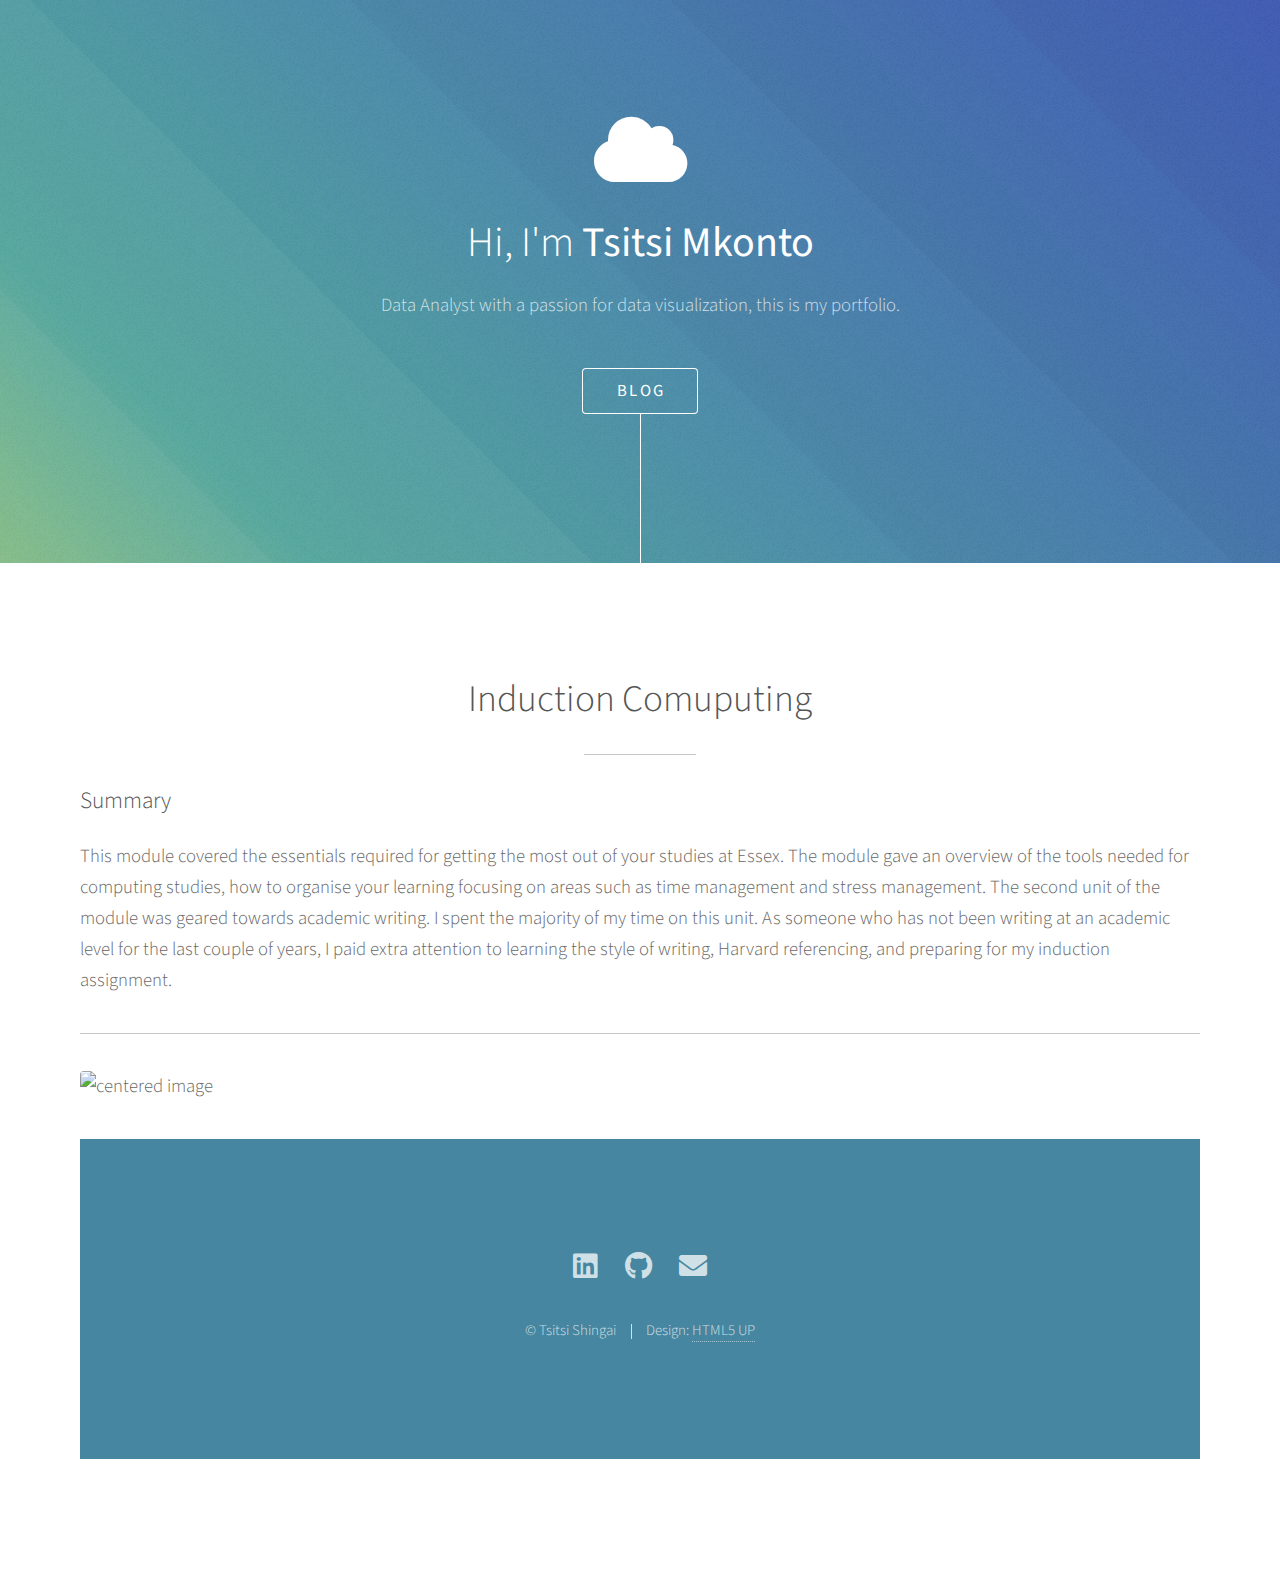
==== Blog.html @ 7249ca17 "Add files via upload" ====
<!DOCTYPE HTML>
<!--
	Photon by HTML5 UP
	html5up.net | @ajlkn
	Free for personal and commercial use under the CCA 3.0 license (html5up.net/license)
-->
<html>
	<head>
		<title>Photon by HTML5 UP</title>
		<meta charset="utf-8" />
		<meta name="viewport" content="width=device-width, initial-scale=1, user-scalable=no" />
		<link rel="stylesheet" href="assets/css/main.css" />
		<noscript><link rel="stylesheet" href="assets/css/noscript.css" /></noscript>
	</head>
	<body class="is-preload">

		<!-- Header -->
			<section id="header">
				<div class="inner">
					<span class="icon solid major fa-cloud"></span>
					<h1>Hi, I'm <strong>Tsitsi Mkonto</strong></h1>
					<p>Data Analyst with a passion for data visualization, this is my portfolio.</p>
					<ul class="actions special">
						<li><a href="index.html" class="button scrolly">Blog</a></li>
					</ul>
				</div>
			</section>

		<!-- One -->
        <!----<section id="one" class="main style1">
				<div class="container">
					<div class="row gtr-150">
						<div class="col-6 col-12-medium">
							<header class="major">
								<h2>CV in Brief<br />
								</h2>
							</header>
							<p><strong> Current role: Data Analyst at IOM Zimbabwe </strong> </p>
							<h5> <strong>Previous Roles</strong> </h5>
							<li>Data Analyst focusing on Human resource data at Providence <br> Human Capital.</li>
							<li>Marketing Specialist for a brand development company.</li>
							<li>Head of Digital Media at AB Communications.</li>
							<li>Operations Lead overseeing development teams at Paradigm Solutions.</li>
							<li>Marketing Specialist for Asus South Africa.</li>
						</div>
						<div class="col-4 col-12-medium imp-medium">
							<span class="image fit"><img src="https://media-exp1.licdn.com/dms/image/C4D03AQEfRjqR4mYydg/profile-displayphoto-shrink_800_800/0/1562228200592?e=1652918400&v=beta&t=hY8PlCaewLCIaCvutXug-glLg5i71cbHiEpmkCpg5BA" 
								width="200" 
							height="300"/></span>
						</div>
					</div>
				</div>
			</section>

		<!-- Two -->
			<!--<section id="two" class="main style2">
				<div class="container">
					<div class="row gtr-150">
						<div class="col-6 col-12-medium">
							
							<table>
								<tr>
								  <th></th>
								  <th>Skill Level</th>
								  <th>Years Experience</th>
								  
								</tr>
								<tr>
								  <td>Tableau</td>
								  <td>Proficient</td>
								  <td>3 Years</td>
								  
								</tr>
								<tr>
								  <td>Power BI</td>
								  <td>Proficient</td>
								  <td>4 Years</td>
								 
								</tr>
								<tr>
									<td>MS Excel</td>
									<td>Proficient</td>
									<td> 10+ Years</td>
									
								  </tr>
								  <tr>
									<td>Graphic Design</td>
									<td>Proficient</td>
									<td>7+ Years</td>
									
								  </tr>
								  <tr>
									<td>HTML</td>
									<td>Intermediary</td>
									<td> 3+ Years</td>
									
								  </tr>
								  <tr>
									<td>Wordpress</td>
									<td>Intermediary</td>
									<td> 4+ Years</td>
									
								  </tr>
								<tr>
									<td>GIS</td>
									<td>Beginner</td>
									<td> Less than 1 Year</td>
									
								  </tr>
							  </table>
						</div>
						<div class="col-6 col-12-medium">
							<header class="major">
								<h2>Skills</h2>
							</header>
							<p>I am currently pursuing a PG Diploma in Data Science through Essex Online.
								The technical areas I want to improve on during my studies are; Python programming, SQL Database management, and GIS. The personal attributes I believe I will acquire during my studies are problem-solving skills, critical thinking, collaborative skills, and precision and detail-oriented skills. 
								</p>
							
						</div>
					</div>
				</div>
			</section>

		<!-- Three -->
			<!--<section id="three" class="main style1 special">
				<div class="container">
					<header class="major">
						<h2>Projects</h2>
					</header>
					<p></p>
					<div class="row gtr-150">
						<div class="col-4 col-12-medium">
							<span class="image fit"><img src="images/pic02.jpg" alt="" /></span>
							<h3>Induction Computing</h3>
							<p>A summary of the learning outcomes.</p>
							<ul class="actions special">
								<li><a href="#" class="button">More</a></li>
							</ul>
						</div>
						<div class="col-4 col-12-medium">
							<span class="image fit"><img src="images/pic03.jpg" alt="" /></span>
							<h3>The Data Professional</h3>
							<p>Summary of the learning outcomes</p>
							<ul class="actions special">
								<li><a href="#" class="button">More</a></li>
							</ul>
						</div>
						<div class="col-4 col-12-medium">
							<span class="image fit"><img src="images/pic04.jpg" alt="" /></span>
							<h3>Reflections </h3>
							<p>A look back at each study unit.</p>
							<ul class="actions special">
								<li><a href="#" class="button">More</a></li>
							</ul>
						</div>
					</div>
				</div>
			</section>

		<!-- Four -->
			<!--<section id="Four" class="main style1 special">
				<div class="container">
					<header class ="major">
						<h2>Previously Worked For</h2>
					</header>
				
					<div class="box alt">
						<div class="row gtr-uniform gtr-50">
							
							
							<div class="col-4"><span class="image fit"><img src="https://i0.wp.com/zifmstereo.co.zw/wp-content/uploads/2021/02/ZIFM-LOGO.png" alt="" /></span></div>
							<div class="col-4"><span class="image fit"><img src="http://providencehumancapital.co.zw/application/public/uploads/2020/01/providence-logo.png" alt="" /></span></div>
							<div class="col-4"><span class="image fit"><img src="https://logos-world.net/wp-content/uploads/2020/07/Asus-Logo-1995-present.png" alt="" /></span></div>
							
							
							
						</div>


				</div>

				</div>
			</section>

		<!-- Five -->
		
			<section id="five" class="main style1">
				<div class="container">
					<header class="major special">
						<h2>Induction Comuputing</h2>
					</header>

					<section>
						<h4>Summary</h4>
						<p>This module covered the essentials required for getting the most out of your studies at Essex. 
                            The module gave an overview of the tools needed for computing studies, how to organise your learning focusing on areas such as time management and stress management. The second unit of the module was geared towards academic writing. I spent the majority of my time on this unit. As someone who has not been writing at an academic level for the last couple of years, I paid extra attention to learning the style of writing, Harvard referencing, and preparing for my induction assignment.
                            </p>
						<hr />
                       <div class ="box alt">
                           <div class="row gttr-uniform gtr-50">
							   
							<div class= "col-12-medium"><span class="image fit"><img src="https://images.pexels.com/photos/459654/pexels-photo-459654.jpeg?auto=compress&cs=tinysrgb&dpr=2&h=750&w=1260" 
								alt="centered image"
								/></span></div>
						</div>
						<header>
							<!--<h4>Additional Research Resources</h4>
							<p>Lorem ipsum dolor sit amet nullam id egestas urna aliquam</p>
						</header>
						<p>Nunc lacinia ante nunc ac lobortis. Interdum adipiscing gravida odio porttitor sem non mi integer non faucibus ornare mi ut ante amet placerat aliquet. Volutpat eu sed ante lacinia sapien lorem accumsan varius montes viverra nibh in adipiscing blandit tempus accumsan.</p>
						<header>
							<h5>Heading with a Subtitle</h5>
							<p>Lorem ipsum dolor sit amet nullam id egestas urna aliquam</p>
						</header>
						<p>Nunc lacinia ante nunc ac lobortis. Interdum adipiscing gravida odio porttitor sem non mi integer non faucibus ornare mi ut ante amet placerat aliquet. Volutpat eu sed ante lacinia sapien lorem accumsan varius montes viverra nibh in adipiscing blandit tempus accumsan.</p>
						<hr />
						
						<hr />
						<h5>Blockquote</h5>
						<blockquote>Fringilla nisl. Donec accumsan interdum nisi, quis tincidunt felis sagittis eget tempus euismod. Vestibulum ante ipsum primis in faucibus vestibulum. Blandit adipiscing eu felis iaculis volutpat ac adipiscing accumsan faucibus. Vestibulum ante ipsum primis in faucibus lorem ipsum dolor sit amet nullam adipiscing eu felis.</blockquote>
						<h5>Preformatted</h5>
						<pre><code>i = 0;

while (!deck.isInOrder()) {
print 'Iteration ' + i;
deck.shuffle();
i++;
}

print 'It took ' + i + ' iterations to sort the deck.';</code></pre>
					</section>

					<!--<section>
						<h4>Lists</h4>
						<div class="row">
							<div class="col-6 col-12-medium">
								<h5>Unordered</h5>
								<ul>
									<li>Dolor pulvinar etiam.</li>
									<li>Sagittis adipiscing.</li>
									<li>Felis enim feugiat.</li>
								</ul>
								<h5>Alternate</h5>
								<ul class="alt">
									<li>Dolor pulvinar etiam.</li>
									<li>Sagittis adipiscing.</li>
									<li>Felis enim feugiat.</li>
								</ul>
							</div>
							<div class="col-6 col-12-medium">
								<h5>Ordered</h5>
								<ol>
									<li>Dolor pulvinar etiam.</li>
									<li>Etiam vel felis viverra.</li>
									<li>Felis enim feugiat.</li>
									<li>Dolor pulvinar etiam.</li>
									<li>Etiam vel felis lorem.</li>
									<li>Felis enim et feugiat.</li>
								</ol>
								<h5>Icons</h5>
								<ul class="icons">
									<li><a href="#" class="icon brands fa-twitter"><span class="label">Twitter</span></a></li>
									<li><a href="#" class="icon brands fa-facebook-f"><span class="label">Facebook</span></a></li>
									<li><a href="#" class="icon brands fa-instagram"><span class="label">Instagram</span></a></li>
									<li><a href="#" class="icon brands fa-github"><span class="label">Github</span></a></li>
								</ul>
							</div>
						</div>
						<h5>Actions</h5>
						<div class="row">
							<div class="col-6 col-12-medium">
								<ul class="actions">
									<li><a href="#" class="button primary">Default</a></li>
									<li><a href="#" class="button">Default</a></li>
								</ul>
								<ul class="actions small">
									<li><a href="#" class="button primary small">Small</a></li>
									<li><a href="#" class="button small">Small</a></li>
								</ul>
								<ul class="actions stacked">
									<li><a href="#" class="button primary">Default</a></li>
									<li><a href="#" class="button">Default</a></li>
								</ul>
								<ul class="actions stacked">
									<li><a href="#" class="button primary small">Small</a></li>
									<li><a href="#" class="button small">Small</a></li>
								</ul>
							</div>
							<div class="col-6 col-12-medium">
								<ul class="actions stacked">
									<li><a href="#" class="button primary fit">Default</a></li>
									<li><a href="#" class="button fit">Default</a></li>
								</ul>
								<ul class="actions stacked">
									<li><a href="#" class="button primary small fit">Small</a></li>
									<li><a href="#" class="button small fit">Small</a></li>
								</ul>
							</div>
						</div>
					</section>

					<section>
						<h4>Table</h4>
						<h5>Default</h5>
						<div class="table-wrapper">
							<table>
								<thead>
									<tr>
										<th>Name</th>
										<th>Description</th>
										<th>Price</th>
									</tr>
								</thead>
								<tbody>
									<tr>
										<td>Item One</td>
										<td>Ante turpis integer aliquet porttitor.</td>
										<td>29.99</td>
									</tr>
									<tr>
										<td>Item Two</td>
										<td>Vis ac commodo adipiscing arcu aliquet.</td>
										<td>19.99</td>
									</tr>
									<tr>
										<td>Item Three</td>
										<td> Morbi faucibus arcu accumsan lorem.</td>
										<td>29.99</td>
									</tr>
									<tr>
										<td>Item Four</td>
										<td>Vitae integer tempus condimentum.</td>
										<td>19.99</td>
									</tr>
									<tr>
										<td>Item Five</td>
										<td>Ante turpis integer aliquet porttitor.</td>
										<td>29.99</td>
									</tr>
								</tbody>
								<tfoot>
									<tr>
										<td colspan="2"></td>
										<td>100.00</td>
									</tr>
								</tfoot>
							</table>
						</div>

						<h5>Alternate</h5>
						<div class="table-wrapper">
							<table class="alt">
								<thead>
									<tr>
										<th>Name</th>
										<th>Description</th>
										<th>Price</th>
									</tr>
								</thead>
								<tbody>
									<tr>
										<td>Item One</td>
										<td>Ante turpis integer aliquet porttitor.</td>
										<td>29.99</td>
									</tr>
									<tr>
										<td>Item Two</td>
										<td>Vis ac commodo adipiscing arcu aliquet.</td>
										<td>19.99</td>
									</tr>
									<tr>
										<td>Item Three</td>
										<td> Morbi faucibus arcu accumsan lorem.</td>
										<td>29.99</td>
									</tr>
									<tr>
										<td>Item Four</td>
										<td>Vitae integer tempus condimentum.</td>
										<td>19.99</td>
									</tr>
									<tr>
										<td>Item Five</td>
										<td>Ante turpis integer aliquet porttitor.</td>
										<td>29.99</td>
									</tr>
								</tbody>
								<tfoot>
									<tr>
										<td colspan="2"></td>
										<td>100.00</td>
									</tr>
								</tfoot>
							</table>
						</div>
					</section>

					<section>
						<h4>Buttons</h4>
						<ul class="actions">
							<li><a href="#" class="button primary">Primary</a></li>
							<li><a href="#" class="button">Default</a></li>
						</ul>
						<ul class="actions">
							<li><a href="#" class="button large">Large</a></li>
							<li><a href="#" class="button">Default</a></li>
							<li><a href="#" class="button small">Small</a></li>
						</ul>
						<ul class="actions fit">
							<li><a href="#" class="button fit">Fit</a></li>
							<li><a href="#" class="button primary fit">Fit</a></li>
							<li><a href="#" class="button fit">Fit</a></li>
						</ul>
						<ul class="actions fit small">
							<li><a href="#" class="button primary fit small">Fit + Small</a></li>
							<li><a href="#" class="button fit small">Fit + Small</a></li>
							<li><a href="#" class="button primary fit small">Fit + Small</a></li>
						</ul>
						<ul class="actions">
							<li><a href="#" class="button primary icon solid fa-download">Icon</a></li>
							<li><a href="#" class="button icon solid fa-download">Icon</a></li>
						</ul>
						<ul class="actions">
							<li><span class="button primary disabled">Disabled</span></li>
							<li><span class="button disabled">Disabled</span></li>
						</ul>
					</section>

					<section>
						<h4>Form</h4>
						<form method="post" action="#">
							<div class="row gtr-uniform gtr-50">
								<div class="col-6 col-12-xsmall">
									<input type="text" name="demo-name" id="demo-name" value="" placeholder="Name" />
								</div>
								<div class="col-6 col-12-xsmall">
									<input type="email" name="demo-email" id="demo-email" value="" placeholder="Email" />
								</div>
								<div class="col-12">
									<select name="demo-category" id="demo-category">
										<option value="">- Category -</option>
										<option value="1">Manufacturing</option>
										<option value="1">Shipping</option>
										<option value="1">Administration</option>
										<option value="1">Human Resources</option>
									</select>
								</div>
								<div class="col-4 col-12-small">
									<input type="radio" id="demo-priority-low" name="demo-priority" checked>
									<label for="demo-priority-low">Low</label>
								</div>
								<div class="col-4 col-12-small">
									<input type="radio" id="demo-priority-normal" name="demo-priority">
									<label for="demo-priority-normal">Normal</label>
								</div>
								<div class="col-4 col-12-small">
									<input type="radio" id="demo-priority-high" name="demo-priority">
									<label for="demo-priority-high">High</label>
								</div>
								<div class="col-6 col-12-small">
									<input type="checkbox" id="demo-copy" name="demo-copy">
									<label for="demo-copy">Email me a copy</label>
								</div>
								<div class="col-6 col-12-small">
									<input type="checkbox" id="demo-human" name="demo-human" checked>
									<label for="demo-human">Not a robot</label>
								</div>
								<div class="col-12">
									<textarea name="demo-message" id="demo-message" placeholder="Enter your message" rows="6"></textarea>
								</div>
								<div class="col-12">
									<ul class="actions">
										<li><input type="submit" value="Send Message" class="primary" /></li>
										<li><input type="reset" value="Reset" /></li>
									</ul>
								</div>
							</div>
						</form>
					</section>

					<section>
						<h4>Image</h4>
						<h5>Fit</h5>
						<div class="box alt">
							<div class="row gtr-uniform gtr-50">
								<div class="col-12"><span class="image fit"><img src="images/pic06.jpg" alt="" /></span></div>
								<div class="col-4"><span class="image fit"><img src="images/pic02.jpg" alt="" /></span></div>
								<div class="col-4"><span class="image fit"><img src="images/pic03.jpg" alt="" /></span></div>
								<div class="col-4"><span class="image fit"><img src="images/pic04.jpg" alt="" /></span></div>
								<div class="col-4"><span class="image fit"><img src="images/pic03.jpg" alt="" /></span></div>
								<div class="col-4"><span class="image fit"><img src="images/pic04.jpg" alt="" /></span></div>
								<div class="col-4"><span class="image fit"><img src="images/pic02.jpg" alt="" /></span></div>
								<div class="col-4"><span class="image fit"><img src="images/pic04.jpg" alt="" /></span></div>
								<div class="col-4"><span class="image fit"><img src="images/pic02.jpg" alt="" /></span></div>
								<div class="col-4"><span class="image fit"><img src="images/pic03.jpg" alt="" /></span></div>
							</div>
						</div>
						<h5>Left &amp; Right</h5>
						<p><span class="image left"><img src="images/pic05.jpg" alt="" /></span>Fringilla nisl. Donec accumsan interdum nisi, quis tincidunt felis sagittis eget. tempus euismod. Vestibulum ante ipsum primis in faucibus vestibulum. Blandit adipiscing eu felis iaculis volutpat ac adipiscing accumsan eu faucibus. Integer ac pellentesque praesent tincidunt felis sagittis eget. tempus euismod. Vestibulum ante ipsum primis in faucibus vestibulum. Blandit adipiscing eu felis iaculis volutpat ac adipiscing accumsan eu faucibus. Integer ac pellentesque praesent. Donec accumsan interdum nisi, quis tincidunt felis sagittis eget. tempus euismod. Vestibulum ante ipsum primis in faucibus vestibulum. Blandit adipiscing eu felis iaculis volutpat ac adipiscing accumsan eu faucibus. Integer ac pellentesque praesent tincidunt felis sagittis eget. tempus euismod. Vestibulum ante ipsum primis in faucibus vestibulum. Blandit adipiscing eu felis iaculis volutpat ac adipiscing accumsan eu faucibus. Integer ac pellentesque praesent. Blandit adipiscing eu felis iaculis volutpat ac adipiscing accumsan eu faucibus. Integer ac pellentesque praesent tincidunt felis sagittis eget. tempus euismod. Vestibulum ante ipsum primis in faucibus vestibulum. Blandit adipiscing eu felis iaculis volutpat ac adipiscing accumsan eu faucibus. Integer ac pellentesque praesent.</p>
						<p><span class="image right"><img src="images/pic05.jpg" alt="" /></span>Fringilla nisl. Donec accumsan interdum nisi, quis tincidunt felis sagittis eget. tempus euismod. Vestibulum ante ipsum primis in faucibus vestibulum. Blandit adipiscing eu felis iaculis volutpat ac adipiscing accumsan eu faucibus. Integer ac pellentesque praesent tincidunt felis sagittis eget. tempus euismod. Vestibulum ante ipsum primis in faucibus vestibulum. Blandit adipiscing eu felis iaculis volutpat ac adipiscing accumsan eu faucibus. Integer ac pellentesque praesent. Donec accumsan interdum nisi, quis tincidunt felis sagittis eget. tempus euismod. Vestibulum ante ipsum primis in faucibus vestibulum. Blandit adipiscing eu felis iaculis volutpat ac adipiscing accumsan eu faucibus. Integer ac pellentesque praesent tincidunt felis sagittis eget. tempus euismod. Vestibulum ante ipsum primis in faucibus vestibulum. Blandit adipiscing eu felis iaculis volutpat ac adipiscing accumsan eu faucibus. Integer ac pellentesque praesent. Blandit adipiscing eu felis iaculis volutpat ac adipiscing accumsan eu faucibus. Integer ac pellentesque praesent tincidunt felis sagittis eget. tempus euismod. Vestibulum ante ipsum primis in faucibus vestibulum. Blandit adipiscing eu felis iaculis volutpat ac adipiscing accumsan eu faucibus. Integer ac pellentesque praesent.</p>
					</section>

				</div>
			</section>
		-->

		<!-- Footer -->
			<section id="footer">
				<ul class="icons">
					<li><a href="https://www.linkedin.com/in/tsitsi-mkonto-16290b25/" class="icon brands alt fa-linkedin"><span class="label">Linkedin</span></a></li>
					<li><a href="https://github.com/shingi2020" class="icon brands alt fa-github"><span class="label">GitHub</span></a></li>
					<li><a href="mailto:tsitsi.mkonto@gmail.com" class="icon solid alt fa-envelope"><span class="label">Email</span></a></li>
				</ul>
				<ul class="copyright">
					<li>&copy; Tsitsi Shingai</li><li>Design: <a href="http://html5up.net">HTML5 UP</a></li>
				</ul>
			</section>

		<!-- Scripts -->
			<script src="assets/js/jquery.min.js"></script>
			<script src="assets/js/jquery.scrolly.min.js"></script>
			<script src="assets/js/browser.min.js"></script>
			<script src="assets/js/breakpoints.min.js"></script>
			<script src="assets/js/util.js"></script>
			<script src="assets/js/main.js"></script>

	</body>
</html>
---- assets/css/main.css ----
@import url("fontawesome-all.min.css");
@import url("https://fonts.googleapis.com/css?family=Source+Sans+Pro:300,300italic,400,400italic");

/*
	Photon by HTML5 UP
	html5up.net | @ajlkn
	Free for personal and commercial use under the CCA 3.0 license (html5up.net/license)
*/

html, body, div, span, applet, object,
iframe, h1, h2, h3, h4, h5, h6, p, blockquote,
pre, a, abbr, acronym, address, big, cite,
code, del, dfn, em, img, ins, kbd, q, s, samp,
small, strike, strong, sub, sup, tt, var, b,
u, i, center, dl, dt, dd, ol, ul, li, fieldset,
form, label, legend, table, caption, tbody,
tfoot, thead, tr, th, td, article, aside,
canvas, details, embed, figure, figcaption,
footer, header, hgroup, menu, nav, output, ruby,
section, summary, time, mark, audio, video {
	margin: 0;
	padding: 0;
	border: 0;
	font-size: 100%;
	font: inherit;
	vertical-align: baseline;}

article, aside, details, figcaption, figure,
footer, header, hgroup, menu, nav, section {
	display: block;}

body {
	line-height: 1;
}

ol, ul {
	list-style: none;
}

blockquote, q {
	quotes: none;
}

	blockquote:before, blockquote:after, q:before, q:after {
		content: '';
		content: none;
	}

table {
	border-collapse: collapse;
	border-spacing: 0;
}

body {
	-webkit-text-size-adjust: none;
}

mark {
	background-color: transparent;
	color: inherit;
}

input::-moz-focus-inner {
	border: 0;
	padding: 0;
}

input, select, textarea {
	-moz-appearance: none;
	-webkit-appearance: none;
	-ms-appearance: none;
	appearance: none;
}

/* Basic */

	html {
		box-sizing: border-box;
	}

	*, *:before, *:after {
		box-sizing: inherit;
	}

	body {
		background: #fff;
	}

		body.is-preload *, body.is-preload *:before, body.is-preload *:after {
			-moz-animation: none !important;
			-webkit-animation: none !important;
			-ms-animation: none !important;
			animation: none !important;
			-moz-transition: none !important;
			-webkit-transition: none !important;
			-ms-transition: none !important;
			transition: none !important;
		}

	body, input, select, textarea {
		color: #666;
		font-family: "Source Sans Pro", Helvetica, sans-serif;
		font-size: 16pt;
		font-weight: 300;
		line-height: 1.65em;
	}

	a {
		-moz-transition: color 0.2s ease-in-out, border-color 0.2s ease-in-out;
		-webkit-transition: color 0.2s ease-in-out, border-color 0.2s ease-in-out;
		-ms-transition: color 0.2s ease-in-out, border-color 0.2s ease-in-out;
		transition: color 0.2s ease-in-out, border-color 0.2s ease-in-out;
		border-bottom: dotted 1px #666;
		color: inherit;
		text-decoration: none;
	}

		a:hover {
			border-bottom-color: transparent !important;
			color: #6bd4c8;
		}

	strong, b {
		color: #555;
		font-weight: 400;
	}

	em, i {
		font-style: italic;
	}

	p {
		margin: 0 0 2em 0;
	}

	h1, h2, h3, h4, h5, h6 {
		color: #555;
		line-height: 1em;
		margin: 0 0 1em 0;
	}

		h1 a, h2 a, h3 a, h4 a, h5 a, h6 a {
			color: inherit;
			text-decoration: none;
		}

	h1 {
		font-size: 2.25em;
		line-height: 1.35em;
	}

	h2 {
		font-size: 2em;
		line-height: 1.35em;
	}

	h3 {
		font-size: 1.35em;
		line-height: 1.5em;
	}

	h4 {
		font-size: 1.25em;
		line-height: 1.5em;
	}

	h5 {
		font-size: 0.9em;
		line-height: 1.5em;
	}

	h6 {
		font-size: 0.7em;
		line-height: 1.5em;
	}

	sub {
		font-size: 0.8em;
		position: relative;
		top: 0.5em;
	}

	sup {
		font-size: 0.8em;
		position: relative;
		top: -0.5em;
	}

	hr {
		border: 0;
		border-bottom: solid 1px rgba(144, 144, 144, 0.5);
		margin: 2em 0;
	}

		hr.major {
			margin: 3em 0;
		}

	blockquote {
		border-left: solid 4px rgba(144, 144, 144, 0.5);
		font-style: italic;
		margin: 0 0 2em 0;
		padding: 0.5em 0 0.5em 2em;
	}

	code {
		background: rgba(144, 144, 144, 0.075);
		border-radius: 4px;
		border: solid 1px rgba(144, 144, 144, 0.5);
		font-family: "Courier New", monospace;
		font-size: 0.9em;
		margin: 0 0.25em;
		padding: 0.25em 0.65em;
	}

	pre {
		-webkit-overflow-scrolling: touch;
		font-family: "Courier New", monospace;
		font-size: 0.9em;
		margin: 0 0 2em 0;
	}

		pre code {
			display: block;
			line-height: 1.75em;
			padding: 1em 1.5em;
			overflow-x: auto;
		}

	.align-left {
		text-align: left;
	}

	.align-center {
		text-align: center;
	}

	.align-right {
		text-align: right;
	}

/* Container */

	.container {
		margin: 0 auto;
		max-width: calc(100% - 4em);
		width: 60em;
	}

		.container.xsmall {
			width: 15em;
		}

		.container.small {
			width: 30em;
		}

		.container.medium {
			width: 45em;
		}

		.container.large {
			width: 75em;
		}

		.container.xlarge {
			width: 90em;
		}

		.container.max {
			width: 100%;
		}

		@media screen and (max-width: 980px) {

			.container {
				max-width: 100% !important;
				width: 100% !important;
			}

		}

		@media screen and (max-width: 480px) {

			.container {
				max-width: calc(100% - 3em);
			}

		}

/* Row */

	.row {
		display: flex;
		flex-wrap: wrap;
		box-sizing: border-box;
		align-items: stretch;
	}

		.row > * {
			box-sizing: border-box;
		}

		.row.gtr-uniform > * > :last-child {
			margin-bottom: 0;
		}

		.row.aln-left {
			justify-content: flex-start;
		}

		.row.aln-center {
			justify-content: center;
		}

		.row.aln-right {
			justify-content: flex-end;
		}

		.row.aln-top {
			align-items: flex-start;
		}

		.row.aln-middle {
			align-items: center;
		}

		.row.aln-bottom {
			align-items: flex-end;
		}

		.row > .imp {
			order: -1;
		}

		.row > .col-1 {
			width: 8.33333%;
		}

		.row > .off-1 {
			margin-left: 8.33333%;
		}

		.row > .col-2 {
			width: 16.66667%;
		}

		.row > .off-2 {
			margin-left: 16.66667%;
		}

		.row > .col-3 {
			width: 25%;
		}

		.row > .off-3 {
			margin-left: 25%;
		}

		.row > .col-4 {
			width: 33.33333%;
		}

		.row > .off-4 {
			margin-left: 33.33333%;
		}

		.row > .col-5 {
			width: 41.66667%;
		}

		.row > .off-5 {
			margin-left: 41.66667%;
		}

		.row > .col-6 {
			width: 50%;
		}

		.row > .off-6 {
			margin-left: 50%;
		}

		.row > .col-7 {
			width: 58.33333%;
		}

		.row > .off-7 {
			margin-left: 58.33333%;
		}

		.row > .col-8 {
			width: 66.66667%;
		}

		.row > .off-8 {
			margin-left: 66.66667%;
		}

		.row > .col-9 {
			width: 75%;
		}

		.row > .off-9 {
			margin-left: 75%;
		}

		.row > .col-10 {
			width: 83.33333%;
		}

		.row > .off-10 {
			margin-left: 83.33333%;
		}

		.row > .col-11 {
			width: 91.66667%;
		}

		.row > .off-11 {
			margin-left: 91.66667%;
		}

		.row > .col-12 {
			width: 100%;
		}

		.row > .off-12 {
			margin-left: 100%;
		}

		.row.gtr-0 {
			margin-top: 0;
			margin-left: 0em;
		}

			.row.gtr-0 > * {
				padding: 0 0 0 0em;
			}

			.row.gtr-0.gtr-uniform {
				margin-top: 0em;
			}

				.row.gtr-0.gtr-uniform > * {
					padding-top: 0em;
				}

		.row.gtr-25 {
			margin-top: 0;
			margin-left: -0.5em;
		}

			.row.gtr-25 > * {
				padding: 0 0 0 0.5em;
			}

			.row.gtr-25.gtr-uniform {
				margin-top: -0.5em;
			}

				.row.gtr-25.gtr-uniform > * {
					padding-top: 0.5em;
				}

		.row.gtr-50 {
			margin-top: 0;
			margin-left: -1em;
		}

			.row.gtr-50 > * {
				padding: 0 0 0 1em;
			}

			.row.gtr-50.gtr-uniform {
				margin-top: -1em;
			}

				.row.gtr-50.gtr-uniform > * {
					padding-top: 1em;
				}

		.row {
			margin-top: 0;
			margin-left: -2em;
		}

			.row > * {
				padding: 0 0 0 2em;
			}

			.row.gtr-uniform {
				margin-top: -2em;
			}

				.row.gtr-uniform > * {
					padding-top: 2em;
				}

		.row.gtr-150 {
			margin-top: 0;
			margin-left: -3em;
		}

			.row.gtr-150 > * {
				padding: 0 0 0 3em;
			}

			.row.gtr-150.gtr-uniform {
				margin-top: -3em;
			}

				.row.gtr-150.gtr-uniform > * {
					padding-top: 3em;
				}

		.row.gtr-200 {
			margin-top: 0;
			margin-left: -4em;
		}

			.row.gtr-200 > * {
				padding: 0 0 0 4em;
			}

			.row.gtr-200.gtr-uniform {
				margin-top: -4em;
			}

				.row.gtr-200.gtr-uniform > * {
					padding-top: 4em;
				}

		@media screen and (max-width: 1680px) {

			.row {
				display: flex;
				flex-wrap: wrap;
				box-sizing: border-box;
				align-items: stretch;
			}

				.row > * {
					box-sizing: border-box;
				}

				.row.gtr-uniform > * > :last-child {
					margin-bottom: 0;
				}

				.row.aln-left {
					justify-content: flex-start;
				}

				.row.aln-center {
					justify-content: center;
				}

				.row.aln-right {
					justify-content: flex-end;
				}

				.row.aln-top {
					align-items: flex-start;
				}

				.row.aln-middle {
					align-items: center;
				}

				.row.aln-bottom {
					align-items: flex-end;
				}

				.row > .imp-xlarge {
					order: -1;
				}

				.row > .col-1-xlarge {
					width: 8.33333%;
				}

				.row > .off-1-xlarge {
					margin-left: 8.33333%;
				}

				.row > .col-2-xlarge {
					width: 16.66667%;
				}

				.row > .off-2-xlarge {
					margin-left: 16.66667%;
				}

				.row > .col-3-xlarge {
					width: 25%;
				}

				.row > .off-3-xlarge {
					margin-left: 25%;
				}

				.row > .col-4-xlarge {
					width: 33.33333%;
				}

				.row > .off-4-xlarge {
					margin-left: 33.33333%;
				}

				.row > .col-5-xlarge {
					width: 41.66667%;
				}

				.row > .off-5-xlarge {
					margin-left: 41.66667%;
				}

				.row > .col-6-xlarge {
					width: 50%;
				}

				.row > .off-6-xlarge {
					margin-left: 50%;
				}

				.row > .col-7-xlarge {
					width: 58.33333%;
				}

				.row > .off-7-xlarge {
					margin-left: 58.33333%;
				}

				.row > .col-8-xlarge {
					width: 66.66667%;
				}

				.row > .off-8-xlarge {
					margin-left: 66.66667%;
				}

				.row > .col-9-xlarge {
					width: 75%;
				}

				.row > .off-9-xlarge {
					margin-left: 75%;
				}

				.row > .col-10-xlarge {
					width: 83.33333%;
				}

				.row > .off-10-xlarge {
					margin-left: 83.33333%;
				}

				.row > .col-11-xlarge {
					width: 91.66667%;
				}

				.row > .off-11-xlarge {
					margin-left: 91.66667%;
				}

				.row > .col-12-xlarge {
					width: 100%;
				}

				.row > .off-12-xlarge {
					margin-left: 100%;
				}

				.row.gtr-0 {
					margin-top: 0;
					margin-left: 0em;
				}

					.row.gtr-0 > * {
						padding: 0 0 0 0em;
					}

					.row.gtr-0.gtr-uniform {
						margin-top: 0em;
					}

						.row.gtr-0.gtr-uniform > * {
							padding-top: 0em;
						}

				.row.gtr-25 {
					margin-top: 0;
					margin-left: -0.5em;
				}

					.row.gtr-25 > * {
						padding: 0 0 0 0.5em;
					}

					.row.gtr-25.gtr-uniform {
						margin-top: -0.5em;
					}

						.row.gtr-25.gtr-uniform > * {
							padding-top: 0.5em;
						}

				.row.gtr-50 {
					margin-top: 0;
					margin-left: -1em;
				}

					.row.gtr-50 > * {
						padding: 0 0 0 1em;
					}

					.row.gtr-50.gtr-uniform {
						margin-top: -1em;
					}

						.row.gtr-50.gtr-uniform > * {
							padding-top: 1em;
						}

				.row {
					margin-top: 0;
					margin-left: -2em;
				}

					.row > * {
						padding: 0 0 0 2em;
					}

					.row.gtr-uniform {
						margin-top: -2em;
					}

						.row.gtr-uniform > * {
							padding-top: 2em;
						}

				.row.gtr-150 {
					margin-top: 0;
					margin-left: -3em;
				}

					.row.gtr-150 > * {
						padding: 0 0 0 3em;
					}

					.row.gtr-150.gtr-uniform {
						margin-top: -3em;
					}

						.row.gtr-150.gtr-uniform > * {
							padding-top: 3em;
						}

				.row.gtr-200 {
					margin-top: 0;
					margin-left: -4em;
				}

					.row.gtr-200 > * {
						padding: 0 0 0 4em;
					}

					.row.gtr-200.gtr-uniform {
						margin-top: -4em;
					}

						.row.gtr-200.gtr-uniform > * {
							padding-top: 4em;
						}

		}

		@media screen and (max-width: 1140px) {

			.row {
				display: flex;
				flex-wrap: wrap;
				box-sizing: border-box;
				align-items: stretch;
			}

				.row > * {
					box-sizing: border-box;
				}

				.row.gtr-uniform > * > :last-child {
					margin-bottom: 0;
				}

				.row.aln-left {
					justify-content: flex-start;
				}

				.row.aln-center {
					justify-content: center;
				}

				.row.aln-right {
					justify-content: flex-end;
				}

				.row.aln-top {
					align-items: flex-start;
				}

				.row.aln-middle {
					align-items: center;
				}

				.row.aln-bottom {
					align-items: flex-end;
				}

				.row > .imp-large {
					order: -1;
				}

				.row > .col-1-large {
					width: 8.33333%;
				}

				.row > .off-1-large {
					margin-left: 8.33333%;
				}

				.row > .col-2-large {
					width: 16.66667%;
				}

				.row > .off-2-large {
					margin-left: 16.66667%;
				}

				.row > .col-3-large {
					width: 25%;
				}

				.row > .off-3-large {
					margin-left: 25%;
				}

				.row > .col-4-large {
					width: 33.33333%;
				}

				.row > .off-4-large {
					margin-left: 33.33333%;
				}

				.row > .col-5-large {
					width: 41.66667%;
				}

				.row > .off-5-large {
					margin-left: 41.66667%;
				}

				.row > .col-6-large {
					width: 50%;
				}

				.row > .off-6-large {
					margin-left: 50%;
				}

				.row > .col-7-large {
					width: 58.33333%;
				}

				.row > .off-7-large {
					margin-left: 58.33333%;
				}

				.row > .col-8-large {
					width: 66.66667%;
				}

				.row > .off-8-large {
					margin-left: 66.66667%;
				}

				.row > .col-9-large {
					width: 75%;
				}

				.row > .off-9-large {
					margin-left: 75%;
				}

				.row > .col-10-large {
					width: 83.33333%;
				}

				.row > .off-10-large {
					margin-left: 83.33333%;
				}

				.row > .col-11-large {
					width: 91.66667%;
				}

				.row > .off-11-large {
					margin-left: 91.66667%;
				}

				.row > .col-12-large {
					width: 100%;
				}

				.row > .off-12-large {
					margin-left: 100%;
				}

				.row.gtr-0 {
					margin-top: 0;
					margin-left: 0em;
				}

					.row.gtr-0 > * {
						padding: 0 0 0 0em;
					}

					.row.gtr-0.gtr-uniform {
						margin-top: 0em;
					}

						.row.gtr-0.gtr-uniform > * {
							padding-top: 0em;
						}

				.row.gtr-25 {
					margin-top: 0;
					margin-left: -0.5em;
				}

					.row.gtr-25 > * {
						padding: 0 0 0 0.5em;
					}

					.row.gtr-25.gtr-uniform {
						margin-top: -0.5em;
					}

						.row.gtr-25.gtr-uniform > * {
							padding-top: 0.5em;
						}

				.row.gtr-50 {
					margin-top: 0;
					margin-left: -1em;
				}

					.row.gtr-50 > * {
						padding: 0 0 0 1em;
					}

					.row.gtr-50.gtr-uniform {
						margin-top: -1em;
					}

						.row.gtr-50.gtr-uniform > * {
							padding-top: 1em;
						}

				.row {
					margin-top: 0;
					margin-left: -2em;
				}

					.row > * {
						padding: 0 0 0 2em;
					}

					.row.gtr-uniform {
						margin-top: -2em;
					}

						.row.gtr-uniform > * {
							padding-top: 2em;
						}

				.row.gtr-150 {
					margin-top: 0;
					margin-left: -3em;
				}

					.row.gtr-150 > * {
						padding: 0 0 0 3em;
					}

					.row.gtr-150.gtr-uniform {
						margin-top: -3em;
					}

						.row.gtr-150.gtr-uniform > * {
							padding-top: 3em;
						}

				.row.gtr-200 {
					margin-top: 0;
					margin-left: -4em;
				}

					.row.gtr-200 > * {
						padding: 0 0 0 4em;
					}

					.row.gtr-200.gtr-uniform {
						margin-top: -4em;
					}

						.row.gtr-200.gtr-uniform > * {
							padding-top: 4em;
						}

		}

		@media screen and (max-width: 980px) {

			.row {
				display: flex;
				flex-wrap: wrap;
				box-sizing: border-box;
				align-items: stretch;
			}

				.row > * {
					box-sizing: border-box;
				}

				.row.gtr-uniform > * > :last-child {
					margin-bottom: 0;
				}

				.row.aln-left {
					justify-content: flex-start;
				}

				.row.aln-center {
					justify-content: center;
				}

				.row.aln-right {
					justify-content: flex-end;
				}

				.row.aln-top {
					align-items: flex-start;
				}

				.row.aln-middle {
					align-items: center;
				}

				.row.aln-bottom {
					align-items: flex-end;
				}

				.row > .imp-medium {
					order: -1;
				}

				.row > .col-1-medium {
					width: 8.33333%;
				}

				.row > .off-1-medium {
					margin-left: 8.33333%;
				}

				.row > .col-2-medium {
					width: 16.66667%;
				}

				.row > .off-2-medium {
					margin-left: 16.66667%;
				}

				.row > .col-3-medium {
					width: 25%;
				}

				.row > .off-3-medium {
					margin-left: 25%;
				}

				.row > .col-4-medium {
					width: 33.33333%;
				}

				.row > .off-4-medium {
					margin-left: 33.33333%;
				}

				.row > .col-5-medium {
					width: 41.66667%;
				}

				.row > .off-5-medium {
					margin-left: 41.66667%;
				}

				.row > .col-6-medium {
					width: 50%;
				}

				.row > .off-6-medium {
					margin-left: 50%;
				}

				.row > .col-7-medium {
					width: 58.33333%;
				}

				.row > .off-7-medium {
					margin-left: 58.33333%;
				}

				.row > .col-8-medium {
					width: 66.66667%;
				}

				.row > .off-8-medium {
					margin-left: 66.66667%;
				}

				.row > .col-9-medium {
					width: 75%;
				}

				.row > .off-9-medium {
					margin-left: 75%;
				}

				.row > .col-10-medium {
					width: 83.33333%;
				}

				.row > .off-10-medium {
					margin-left: 83.33333%;
				}

				.row > .col-11-medium {
					width: 91.66667%;
				}

				.row > .off-11-medium {
					margin-left: 91.66667%;
				}

				.row > .col-12-medium {
					width: 100%;
				}

				.row > .off-12-medium {
					margin-left: 100%;
				}

				.row.gtr-0 {
					margin-top: 0;
					margin-left: 0em;
				}

					.row.gtr-0 > * {
						padding: 0 0 0 0em;
					}

					.row.gtr-0.gtr-uniform {
						margin-top: 0em;
					}

						.row.gtr-0.gtr-uniform > * {
							padding-top: 0em;
						}

				.row.gtr-25 {
					margin-top: 0;
					margin-left: -0.5em;
				}

					.row.gtr-25 > * {
						padding: 0 0 0 0.5em;
					}

					.row.gtr-25.gtr-uniform {
						margin-top: -0.5em;
					}

						.row.gtr-25.gtr-uniform > * {
							padding-top: 0.5em;
						}

				.row.gtr-50 {
					margin-top: 0;
					margin-left: -1em;
				}

					.row.gtr-50 > * {
						padding: 0 0 0 1em;
					}

					.row.gtr-50.gtr-uniform {
						margin-top: -1em;
					}

						.row.gtr-50.gtr-uniform > * {
							padding-top: 1em;
						}

				.row {
					margin-top: 0;
					margin-left: -2em;
				}

					.row > * {
						padding: 0 0 0 2em;
					}

					.row.gtr-uniform {
						margin-top: -2em;
					}

						.row.gtr-uniform > * {
							padding-top: 2em;
						}

				.row.gtr-150 {
					margin-top: 0;
					margin-left: -3em;
				}

					.row.gtr-150 > * {
						padding: 0 0 0 3em;
					}

					.row.gtr-150.gtr-uniform {
						margin-top: -3em;
					}

						.row.gtr-150.gtr-uniform > * {
							padding-top: 3em;
						}

				.row.gtr-200 {
					margin-top: 0;
					margin-left: -4em;
				}

					.row.gtr-200 > * {
						padding: 0 0 0 4em;
					}

					.row.gtr-200.gtr-uniform {
						margin-top: -4em;
					}

						.row.gtr-200.gtr-uniform > * {
							padding-top: 4em;
						}

		}

		@media screen and (max-width: 736px) {

			.row {
				display: flex;
				flex-wrap: wrap;
				box-sizing: border-box;
				align-items: stretch;
			}

				.row > * {
					box-sizing: border-box;
				}

				.row.gtr-uniform > * > :last-child {
					margin-bottom: 0;
				}

				.row.aln-left {
					justify-content: flex-start;
				}

				.row.aln-center {
					justify-content: center;
				}

				.row.aln-right {
					justify-content: flex-end;
				}

				.row.aln-top {
					align-items: flex-start;
				}

				.row.aln-middle {
					align-items: center;
				}

				.row.aln-bottom {
					align-items: flex-end;
				}

				.row > .imp-small {
					order: -1;
				}

				.row > .col-1-small {
					width: 8.33333%;
				}

				.row > .off-1-small {
					margin-left: 8.33333%;
				}

				.row > .col-2-small {
					width: 16.66667%;
				}

				.row > .off-2-small {
					margin-left: 16.66667%;
				}

				.row > .col-3-small {
					width: 25%;
				}

				.row > .off-3-small {
					margin-left: 25%;
				}

				.row > .col-4-small {
					width: 33.33333%;
				}

				.row > .off-4-small {
					margin-left: 33.33333%;
				}

				.row > .col-5-small {
					width: 41.66667%;
				}

				.row > .off-5-small {
					margin-left: 41.66667%;
				}

				.row > .col-6-small {
					width: 50%;
				}

				.row > .off-6-small {
					margin-left: 50%;
				}

				.row > .col-7-small {
					width: 58.33333%;
				}

				.row > .off-7-small {
					margin-left: 58.33333%;
				}

				.row > .col-8-small {
					width: 66.66667%;
				}

				.row > .off-8-small {
					margin-left: 66.66667%;
				}

				.row > .col-9-small {
					width: 75%;
				}

				.row > .off-9-small {
					margin-left: 75%;
				}

				.row > .col-10-small {
					width: 83.33333%;
				}

				.row > .off-10-small {
					margin-left: 83.33333%;
				}

				.row > .col-11-small {
					width: 91.66667%;
				}

				.row > .off-11-small {
					margin-left: 91.66667%;
				}

				.row > .col-12-small {
					width: 100%;
				}

				.row > .off-12-small {
					margin-left: 100%;
				}

				.row.gtr-0 {
					margin-top: 0;
					margin-left: 0em;
				}

					.row.gtr-0 > * {
						padding: 0 0 0 0em;
					}

					.row.gtr-0.gtr-uniform {
						margin-top: 0em;
					}

						.row.gtr-0.gtr-uniform > * {
							padding-top: 0em;
						}

				.row.gtr-25 {
					margin-top: 0;
					margin-left: -0.5em;
				}

					.row.gtr-25 > * {
						padding: 0 0 0 0.5em;
					}

					.row.gtr-25.gtr-uniform {
						margin-top: -0.5em;
					}

						.row.gtr-25.gtr-uniform > * {
							padding-top: 0.5em;
						}

				.row.gtr-50 {
					margin-top: 0;
					margin-left: -1em;
				}

					.row.gtr-50 > * {
						padding: 0 0 0 1em;
					}

					.row.gtr-50.gtr-uniform {
						margin-top: -1em;
					}

						.row.gtr-50.gtr-uniform > * {
							padding-top: 1em;
						}

				.row {
					margin-top: 0;
					margin-left: -2em;
				}

					.row > * {
						padding: 0 0 0 2em;
					}

					.row.gtr-uniform {
						margin-top: -2em;
					}

						.row.gtr-uniform > * {
							padding-top: 2em;
						}

				.row.gtr-150 {
					margin-top: 0;
					margin-left: -3em;
				}

					.row.gtr-150 > * {
						padding: 0 0 0 3em;
					}

					.row.gtr-150.gtr-uniform {
						margin-top: -3em;
					}

						.row.gtr-150.gtr-uniform > * {
							padding-top: 3em;
						}

				.row.gtr-200 {
					margin-top: 0;
					margin-left: -4em;
				}

					.row.gtr-200 > * {
						padding: 0 0 0 4em;
					}

					.row.gtr-200.gtr-uniform {
						margin-top: -4em;
					}

						.row.gtr-200.gtr-uniform > * {
							padding-top: 4em;
						}

		}

		@media screen and (max-width: 480px) {

			.row {
				display: flex;
				flex-wrap: wrap;
				box-sizing: border-box;
				align-items: stretch;
			}

				.row > * {
					box-sizing: border-box;
				}

				.row.gtr-uniform > * > :last-child {
					margin-bottom: 0;
				}

				.row.aln-left {
					justify-content: flex-start;
				}

				.row.aln-center {
					justify-content: center;
				}

				.row.aln-right {
					justify-content: flex-end;
				}

				.row.aln-top {
					align-items: flex-start;
				}

				.row.aln-middle {
					align-items: center;
				}

				.row.aln-bottom {
					align-items: flex-end;
				}

				.row > .imp-xsmall {
					order: -1;
				}

				.row > .col-1-xsmall {
					width: 8.33333%;
				}

				.row > .off-1-xsmall {
					margin-left: 8.33333%;
				}

				.row > .col-2-xsmall {
					width: 16.66667%;
				}

				.row > .off-2-xsmall {
					margin-left: 16.66667%;
				}

				.row > .col-3-xsmall {
					width: 25%;
				}

				.row > .off-3-xsmall {
					margin-left: 25%;
				}

				.row > .col-4-xsmall {
					width: 33.33333%;
				}

				.row > .off-4-xsmall {
					margin-left: 33.33333%;
				}

				.row > .col-5-xsmall {
					width: 41.66667%;
				}

				.row > .off-5-xsmall {
					margin-left: 41.66667%;
				}

				.row > .col-6-xsmall {
					width: 50%;
				}

				.row > .off-6-xsmall {
					margin-left: 50%;
				}

				.row > .col-7-xsmall {
					width: 58.33333%;
				}

				.row > .off-7-xsmall {
					margin-left: 58.33333%;
				}

				.row > .col-8-xsmall {
					width: 66.66667%;
				}

				.row > .off-8-xsmall {
					margin-left: 66.66667%;
				}

				.row > .col-9-xsmall {
					width: 75%;
				}

				.row > .off-9-xsmall {
					margin-left: 75%;
				}

				.row > .col-10-xsmall {
					width: 83.33333%;
				}

				.row > .off-10-xsmall {
					margin-left: 83.33333%;
				}

				.row > .col-11-xsmall {
					width: 91.66667%;
				}

				.row > .off-11-xsmall {
					margin-left: 91.66667%;
				}

				.row > .col-12-xsmall {
					width: 100%;
				}

				.row > .off-12-xsmall {
					margin-left: 100%;
				}

				.row.gtr-0 {
					margin-top: 0;
					margin-left: 0em;
				}

					.row.gtr-0 > * {
						padding: 0 0 0 0em;
					}

					.row.gtr-0.gtr-uniform {
						margin-top: 0em;
					}

						.row.gtr-0.gtr-uniform > * {
							padding-top: 0em;
						}

				.row.gtr-25 {
					margin-top: 0;
					margin-left: -0.5em;
				}

					.row.gtr-25 > * {
						padding: 0 0 0 0.5em;
					}

					.row.gtr-25.gtr-uniform {
						margin-top: -0.5em;
					}

						.row.gtr-25.gtr-uniform > * {
							padding-top: 0.5em;
						}

				.row.gtr-50 {
					margin-top: 0;
					margin-left: -1em;
				}

					.row.gtr-50 > * {
						padding: 0 0 0 1em;
					}

					.row.gtr-50.gtr-uniform {
						margin-top: -1em;
					}

						.row.gtr-50.gtr-uniform > * {
							padding-top: 1em;
						}

				.row {
					margin-top: 0;
					margin-left: -2em;
				}

					.row > * {
						padding: 0 0 0 2em;
					}

					.row.gtr-uniform {
						margin-top: -2em;
					}

						.row.gtr-uniform > * {
							padding-top: 2em;
						}

				.row.gtr-150 {
					margin-top: 0;
					margin-left: -3em;
				}

					.row.gtr-150 > * {
						padding: 0 0 0 3em;
					}

					.row.gtr-150.gtr-uniform {
						margin-top: -3em;
					}

						.row.gtr-150.gtr-uniform > * {
							padding-top: 3em;
						}

				.row.gtr-200 {
					margin-top: 0;
					margin-left: -4em;
				}

					.row.gtr-200 > * {
						padding: 0 0 0 4em;
					}

					.row.gtr-200.gtr-uniform {
						margin-top: -4em;
					}

						.row.gtr-200.gtr-uniform > * {
							padding-top: 4em;
						}

		}

		@media screen and (max-width: 320px) {

			.row {
				display: flex;
				flex-wrap: wrap;
				box-sizing: border-box;
				align-items: stretch;
			}

				.row > * {
					box-sizing: border-box;
				}

				.row.gtr-uniform > * > :last-child {
					margin-bottom: 0;
				}

				.row.aln-left {
					justify-content: flex-start;
				}

				.row.aln-center {
					justify-content: center;
				}

				.row.aln-right {
					justify-content: flex-end;
				}

				.row.aln-top {
					align-items: flex-start;
				}

				.row.aln-middle {
					align-items: center;
				}

				.row.aln-bottom {
					align-items: flex-end;
				}

				.row > .imp-xxsmall {
					order: -1;
				}

				.row > .col-1-xxsmall {
					width: 8.33333%;
				}

				.row > .off-1-xxsmall {
					margin-left: 8.33333%;
				}

				.row > .col-2-xxsmall {
					width: 16.66667%;
				}

				.row > .off-2-xxsmall {
					margin-left: 16.66667%;
				}

				.row > .col-3-xxsmall {
					width: 25%;
				}

				.row > .off-3-xxsmall {
					margin-left: 25%;
				}

				.row > .col-4-xxsmall {
					width: 33.33333%;
				}

				.row > .off-4-xxsmall {
					margin-left: 33.33333%;
				}

				.row > .col-5-xxsmall {
					width: 41.66667%;
				}

				.row > .off-5-xxsmall {
					margin-left: 41.66667%;
				}

				.row > .col-6-xxsmall {
					width: 50%;
				}

				.row > .off-6-xxsmall {
					margin-left: 50%;
				}

				.row > .col-7-xxsmall {
					width: 58.33333%;
				}

				.row > .off-7-xxsmall {
					margin-left: 58.33333%;
				}

				.row > .col-8-xxsmall {
					width: 66.66667%;
				}

				.row > .off-8-xxsmall {
					margin-left: 66.66667%;
				}

				.row > .col-9-xxsmall {
					width: 75%;
				}

				.row > .off-9-xxsmall {
					margin-left: 75%;
				}

				.row > .col-10-xxsmall {
					width: 83.33333%;
				}

				.row > .off-10-xxsmall {
					margin-left: 83.33333%;
				}

				.row > .col-11-xxsmall {
					width: 91.66667%;
				}

				.row > .off-11-xxsmall {
					margin-left: 91.66667%;
				}

				.row > .col-12-xxsmall {
					width: 100%;
				}

				.row > .off-12-xxsmall {
					margin-left: 100%;
				}

				.row.gtr-0 {
					margin-top: 0;
					margin-left: 0em;
				}

					.row.gtr-0 > * {
						padding: 0 0 0 0em;
					}

					.row.gtr-0.gtr-uniform {
						margin-top: 0em;
					}

						.row.gtr-0.gtr-uniform > * {
							padding-top: 0em;
						}

				.row.gtr-25 {
					margin-top: 0;
					margin-left: -0.5em;
				}

					.row.gtr-25 > * {
						padding: 0 0 0 0.5em;
					}

					.row.gtr-25.gtr-uniform {
						margin-top: -0.5em;
					}

						.row.gtr-25.gtr-uniform > * {
							padding-top: 0.5em;
						}

				.row.gtr-50 {
					margin-top: 0;
					margin-left: -1em;
				}

					.row.gtr-50 > * {
						padding: 0 0 0 1em;
					}

					.row.gtr-50.gtr-uniform {
						margin-top: -1em;
					}

						.row.gtr-50.gtr-uniform > * {
							padding-top: 1em;
						}

				.row {
					margin-top: 0;
					margin-left: -2em;
				}

					.row > * {
						padding: 0 0 0 2em;
					}

					.row.gtr-uniform {
						margin-top: -2em;
					}

						.row.gtr-uniform > * {
							padding-top: 2em;
						}

				.row.gtr-150 {
					margin-top: 0;
					margin-left: -3em;
				}

					.row.gtr-150 > * {
						padding: 0 0 0 3em;
					}

					.row.gtr-150.gtr-uniform {
						margin-top: -3em;
					}

						.row.gtr-150.gtr-uniform > * {
							padding-top: 3em;
						}

				.row.gtr-200 {
					margin-top: 0;
					margin-left: -4em;
				}

					.row.gtr-200 > * {
						padding: 0 0 0 4em;
					}

					.row.gtr-200.gtr-uniform {
						margin-top: -4em;
					}

						.row.gtr-200.gtr-uniform > * {
							padding-top: 4em;
						}

		}

/* Section/Article */

	section.special, article.special {
		text-align: center;
	}

	header p {
		color: #999;
		margin: 0 0 1.5em 0;
		position: relative;
	}

	header h2 + p {
		font-size: 1.25em;
		line-height: 1.5em;
		margin-top: -1em;
	}

	header h3 + p {
		font-size: 1.1em;
		line-height: 1.5em;
		margin-top: -0.8em;
	}

	header h4 + p,
	header h5 + p,
	header h6 + p {
		font-size: 0.9em;
		line-height: 1.5em;
		margin-top: -0.6em;
	}

	header.major {
		margin: 0 0 1em 0;
	}

		header.major:after {
			background: rgba(144, 144, 144, 0.5);
			content: '';
			display: inline-block;
			height: 1px;
			margin-top: 1.5em;
			width: 6em;
		}

		header.major h2, header.major h3, header.major h4, header.major h5, header.major h6 {
			margin: 0;
		}

		header.major p {
			margin: 0.7em 0 0 0;
		}

	header.special {
		text-align: center;
	}

/* Form */

	form {
		margin: 0 0 2em 0;
	}

	label {
		color: #555;
		display: block;
		font-size: 0.9em;
		font-weight: 400;
		margin: 0 0 1em 0;
	}

	input[type="text"],
	input[type="password"],
	input[type="email"],
	select,
	textarea {
		-moz-appearance: none;
		-webkit-appearance: none;
		-ms-appearance: none;
		appearance: none;
		background: rgba(144, 144, 144, 0.075);
		border-radius: 4px;
		border: none;
		border: solid 1px rgba(144, 144, 144, 0.5);
		color: inherit;
		display: block;
		outline: 0;
		padding: 0 1em;
		text-decoration: none;
		width: 100%;
	}

		input[type="text"]:invalid,
		input[type="password"]:invalid,
		input[type="email"]:invalid,
		select:invalid,
		textarea:invalid {
			box-shadow: none;
		}

		input[type="text"]:focus,
		input[type="password"]:focus,
		input[type="email"]:focus,
		select:focus,
		textarea:focus {
			border-color: #6bd4c8;
		}

	select {
		background-image: url("data:image/svg+xml;charset=utf8,%3Csvg xmlns='http://www.w3.org/2000/svg' width='40' height='40' preserveAspectRatio='none' viewBox='0 0 40 40'%3E%3Cpath d='M9.4,12.3l10.4,10.4l10.4-10.4c0.2-0.2,0.5-0.4,0.9-0.4c0.3,0,0.6,0.1,0.9,0.4l3.3,3.3c0.2,0.2,0.4,0.5,0.4,0.9 c0,0.4-0.1,0.6-0.4,0.9L20.7,31.9c-0.2,0.2-0.5,0.4-0.9,0.4c-0.3,0-0.6-0.1-0.9-0.4L4.3,17.3c-0.2-0.2-0.4-0.5-0.4-0.9 c0-0.4,0.1-0.6,0.4-0.9l3.3-3.3c0.2-0.2,0.5-0.4,0.9-0.4S9.1,12.1,9.4,12.3z' fill='rgba(144, 144, 144, 0.5)' /%3E%3C/svg%3E");
		background-size: 1.25rem;
		background-repeat: no-repeat;
		background-position: calc(100% - 1rem) center;
		height: 2.75em;
		padding-right: 2.75em;
		text-overflow: ellipsis;
	}

		select option {
			color: #555;
			background: #fff;
		}

		select:focus::-ms-value {
			background-color: transparent;
		}

		select::-ms-expand {
			display: none;
		}

	input[type="text"],
	input[type="password"],
	input[type="email"],
	select {
		height: 2.75em;
	}

	textarea {
		padding: 0.75em 1em;
	}

	input[type="checkbox"],
	input[type="radio"] {
		-moz-appearance: none;
		-webkit-appearance: none;
		-ms-appearance: none;
		appearance: none;
		display: block;
		float: left;
		margin-right: -2em;
		opacity: 0;
		width: 1em;
		z-index: -1;
	}

		input[type="checkbox"] + label,
		input[type="radio"] + label {
			text-decoration: none;
			color: #666;
			cursor: pointer;
			display: inline-block;
			font-size: 1em;
			font-weight: 300;
			padding-left: 2.4em;
			padding-right: 0.75em;
			position: relative;
		}

			input[type="checkbox"] + label:before,
			input[type="radio"] + label:before {
				-moz-osx-font-smoothing: grayscale;
				-webkit-font-smoothing: antialiased;
				display: inline-block;
				font-style: normal;
				font-variant: normal;
				text-rendering: auto;
				line-height: 1;
				text-transform: none !important;
				font-family: 'Font Awesome 5 Free';
				font-weight: 900;
			}

			input[type="checkbox"] + label:before,
			input[type="radio"] + label:before {
				background: rgba(144, 144, 144, 0.075);
				border-radius: 4px;
				border: solid 1px rgba(144, 144, 144, 0.5);
				content: '';
				display: inline-block;
				font-size: 0.8em;
				height: 2.0625em;
				left: 0;
				line-height: 2.0625em;
				position: absolute;
				text-align: center;
				top: 0;
				width: 2.0625em;
			}

		input[type="checkbox"]:checked + label:before,
		input[type="radio"]:checked + label:before {
			background: #666666;
			border-color: #666666;
			color: #ffffff;
			content: '\f00c';
		}

		input[type="checkbox"]:focus + label:before,
		input[type="radio"]:focus + label:before {
			border-color: #6bd4c8;
		}

	input[type="checkbox"] + label:before {
		border-radius: 4px;
	}

	input[type="radio"] + label:before {
		border-radius: 100%;
	}

	::-webkit-input-placeholder {
		color: #999 !important;
		opacity: 1.0;
	}

	:-moz-placeholder {
		color: #999 !important;
		opacity: 1.0;
	}

	::-moz-placeholder {
		color: #999 !important;
		opacity: 1.0;
	}

	:-ms-input-placeholder {
		color: #999 !important;
		opacity: 1.0;
	}

/* Box */

	.box {
		border-radius: 4px;
		border: solid 1px rgba(144, 144, 144, 0.5);
		margin-bottom: 2em;
		padding: 1.5em;
	}

		.box > :last-child,
		.box > :last-child > :last-child,
		.box > :last-child > :last-child > :last-child {
			margin-bottom: 0;
		}

		.box.alt {
			border: 0;
			border-radius: 0;
			padding: 0;
		}

/* Icon */

	.icon {
		text-decoration: none;
		border-bottom: none;
		position: relative;
	}

		.icon:before {
			-moz-osx-font-smoothing: grayscale;
			-webkit-font-smoothing: antialiased;
			display: inline-block;
			font-style: normal;
			font-variant: normal;
			text-rendering: auto;
			line-height: 1;
			text-transform: none !important;
			font-family: 'Font Awesome 5 Free';
			font-weight: 400;
		}

		.icon > .label {
			display: none;
		}

		.icon:before {
			line-height: inherit;
		}

		.icon.solid:before {
			font-weight: 900 !important;
		}

		.icon.brands:before {
			font-family: 'Font Awesome 5 Brands';
		}

		.icon.style1:before {
			color: #c3e895;
		}

		.icon.style2:before {
			color: #8addaa;
		}

		.icon.style3:before {
			color: #6bd4c8;
		}

		.icon.style4:before {
			color: #57aed3;
		}

		.icon.style5:before {
			color: #4a87d3;
		}

		.icon.style6:before {
			color: #6b88e6;
		}

		.icon.major {
			text-decoration: none;
			color: #555;
			cursor: default;
			display: inline-block;
			margin: 0 0 1.5em 0;
		}

			.icon.major:before {
				-moz-osx-font-smoothing: grayscale;
				-webkit-font-smoothing: antialiased;
				display: inline-block;
				font-style: normal;
				font-variant: normal;
				text-rendering: auto;
				line-height: 1;
				text-transform: none !important;
				font-family: 'Font Awesome 5 Free';
				font-weight: 400;
			}

			.icon.major:before {
				font-size: 4em;
				line-height: 1em;
			}

/* Image */

	.image {
		border-radius: 4px;
		border: 0;
		display: inline-block;
		position: relative;
	}

		.image img {
			border-radius: 4px;
			display: block;
		}

		.image.left {
			float: left;
			padding: 0 1.5em 1em 0;
			top: 0.25em;
		}

		.image.right {
			float: right;
			padding: 0 0 1em 1.5em;
			top: 0.25em;
		}

		.image.left, .image.right {
			max-width: 40%;
		}

			.image.left img, .image.right img {
				width: 100%;
			}

		.image.fit {
			display: block;
			margin: 0 0 2em 0;
			width: 100%;
		}

			.image.fit img {
				width: 100%;
			}

/* List */

	ol {
		list-style: decimal;
		margin: 0 0 2em 0;
		padding-left: 1.25em;
	}

		ol li {
			padding-left: 0.25em;
		}

	ul {
		list-style: disc;
		margin: 0 0 2em 0;
		padding-left: 1em;
	}

		ul li {
			padding-left: 0.5em;
		}

		ul.alt {
			list-style: none;
			padding-left: 0;
		}

			ul.alt li {
				border-top: solid 1px rgba(144, 144, 144, 0.5);
				padding: 0.5em 0;
			}

				ul.alt li:first-child {
					border-top: 0;
					padding-top: 0;
				}

	dl {
		margin: 0 0 2em 0;
	}

/* Actions */

	ul.actions {
		display: -moz-flex;
		display: -webkit-flex;
		display: -ms-flex;
		display: flex;
		cursor: default;
		list-style: none;
		margin-left: -1em;
		padding-left: 0;
	}

		ul.actions li {
			padding: 0 0 0 1em;
			vertical-align: middle;
		}

		ul.actions.special {
			-moz-justify-content: center;
			-webkit-justify-content: center;
			-ms-justify-content: center;
			justify-content: center;
			width: 100%;
			margin-left: 0;
		}

			ul.actions.special li:first-child {
				padding-left: 0;
			}

		ul.actions.stacked {
			-moz-flex-direction: column;
			-webkit-flex-direction: column;
			-ms-flex-direction: column;
			flex-direction: column;
			margin-left: 0;
		}

			ul.actions.stacked li {
				padding: 1.3em 0 0 0;
			}

				ul.actions.stacked li:first-child {
					padding-top: 0;
				}

		ul.actions.fit {
			width: calc(100% + 1em);
		}

			ul.actions.fit li {
				-moz-flex-grow: 1;
				-webkit-flex-grow: 1;
				-ms-flex-grow: 1;
				flex-grow: 1;
				-moz-flex-shrink: 1;
				-webkit-flex-shrink: 1;
				-ms-flex-shrink: 1;
				flex-shrink: 1;
				width: 100%;
			}

				ul.actions.fit li > * {
					width: 100%;
				}

			ul.actions.fit.stacked {
				width: 100%;
			}

		@media screen and (max-width: 480px) {

			ul.actions:not(.fixed) {
				-moz-flex-direction: column;
				-webkit-flex-direction: column;
				-ms-flex-direction: column;
				flex-direction: column;
				margin-left: 0;
				width: 100% !important;
			}

				ul.actions:not(.fixed) li {
					-moz-flex-grow: 1;
					-webkit-flex-grow: 1;
					-ms-flex-grow: 1;
					flex-grow: 1;
					-moz-flex-shrink: 1;
					-webkit-flex-shrink: 1;
					-ms-flex-shrink: 1;
					flex-shrink: 1;
					padding: 1em 0 0 0;
					text-align: center;
					width: 100%;
				}

					ul.actions:not(.fixed) li > * {
						width: 100%;
					}

					ul.actions:not(.fixed) li:first-child {
						padding-top: 0;
					}

					ul.actions:not(.fixed) li input[type="submit"],
					ul.actions:not(.fixed) li input[type="reset"],
					ul.actions:not(.fixed) li input[type="button"],
					ul.actions:not(.fixed) li button,
					ul.actions:not(.fixed) li .button {
						width: 100%;
					}

						ul.actions:not(.fixed) li input[type="submit"].icon:before,
						ul.actions:not(.fixed) li input[type="reset"].icon:before,
						ul.actions:not(.fixed) li input[type="button"].icon:before,
						ul.actions:not(.fixed) li button.icon:before,
						ul.actions:not(.fixed) li .button.icon:before {
							margin-left: -0.5em;
						}

		}

/* Icons */

	ul.icons {
		cursor: default;
		list-style: none;
		padding-left: 0;
	}

		ul.icons li {
			display: inline-block;
			padding: 0 1.25em 0 0;
		}

			ul.icons li:last-child {
				padding-right: 0;
			}

			ul.icons li .icon:before {
				font-size: 1.5em;
			}

/* Major Icons */

	ul.major-icons {
		list-style: none;
		padding-left: 0;
	}

		ul.major-icons li {
			display: inline-block;
			padding: 2.5em;
			text-align: center;
		}

			ul.major-icons li .icon {
				-moz-transform: rotate(45deg);
				-webkit-transform: rotate(45deg);
				-ms-transform: rotate(45deg);
				transform: rotate(45deg);
				border-radius: 4px;
				border: solid 1px rgba(144, 144, 144, 0.5);
				display: inline-block;
				height: 8em;
				line-height: 8em;
				margin: 0;
				text-align: center;
				width: 8em;
			}

				ul.major-icons li .icon:before {
					-moz-transform: rotate(-45deg);
					-webkit-transform: rotate(-45deg);
					-ms-transform: rotate(-45deg);
					transform: rotate(-45deg);
					display: inline-block;
					line-height: inherit;
				}

/* Table */

	.table-wrapper {
		-webkit-overflow-scrolling: touch;
		overflow-x: auto;
	}

	table {
		margin: 0 0 2em 0;
		width: 100%;
	}

		table tbody tr {
			border-left: 0;
			border-right: 0;
		}

			table tbody tr:nth-child(2n + 1) {
				background-color: rgba(144, 144, 144, 0.075);
			}

		table td {
			padding: 0.75em 0.75em;
		}

		table th {
			color: #555;
			font-size: 0.9em;
			font-weight: 400;
			padding: 0 0.75em 0.75em 0.75em;
			text-align: left;
		}

		table thead {
			border-bottom: solid 1px rgba(144, 144, 144, 0.5);
		}

		table tfoot {
			border-top: solid 1px rgba(144, 144, 144, 0.5);
		}

		table.alt {
			border-collapse: separate;
		}

			table.alt tbody tr td {
				border: solid 1px rgba(144, 144, 144, 0.5);
				border-left-width: 0;
				border-top-width: 0;
			}

				table.alt tbody tr td:first-child {
					border-left-width: 1px;
				}

			table.alt tbody tr:first-child td {
				border-top-width: 1px;
			}

			table.alt thead {
				border-bottom: 0;
			}

			table.alt tfoot {
				border-top: 0;
			}

/* Button */

	input[type="submit"],
	input[type="reset"],
	input[type="button"],
	button,
	.button {
		-moz-appearance: none;
		-webkit-appearance: none;
		-ms-appearance: none;
		appearance: none;
		-moz-transition: background-color 0.2s ease-in-out, color 0.2s ease-in-out;
		-webkit-transition: background-color 0.2s ease-in-out, color 0.2s ease-in-out;
		-ms-transition: background-color 0.2s ease-in-out, color 0.2s ease-in-out;
		transition: background-color 0.2s ease-in-out, color 0.2s ease-in-out;
		background-color: transparent;
		border-radius: 4px;
		border: 0;
		box-shadow: inset 0 0 0 1px rgba(144, 144, 144, 0.5);
		color: #555 !important;
		cursor: pointer;
		display: inline-block;
		font-size: 0.9em;
		font-weight: 400;
		height: 2.75em;
		letter-spacing: 0.125em;
		line-height: 2.75em;
		padding: 0 2em;
		text-align: center;
		text-decoration: none;
		text-indent: 0.125em;
		text-transform: uppercase;
		white-space: nowrap;
	}

		input[type="submit"]:hover,
		input[type="reset"]:hover,
		input[type="button"]:hover,
		button:hover,
		.button:hover {
			background-color: rgba(144, 144, 144, 0.075);
		}

		input[type="submit"]:active,
		input[type="reset"]:active,
		input[type="button"]:active,
		button:active,
		.button:active {
			background-color: rgba(144, 144, 144, 0.2);
		}

		input[type="submit"].icon:before,
		input[type="reset"].icon:before,
		input[type="button"].icon:before,
		button.icon:before,
		.button.icon:before {
			margin-right: 0.5em;
		}

		input[type="submit"].fit,
		input[type="reset"].fit,
		input[type="button"].fit,
		button.fit,
		.button.fit {
			width: 100%;
		}

		input[type="submit"].small,
		input[type="reset"].small,
		input[type="button"].small,
		button.small,
		.button.small {
			font-size: 0.7em;
		}

		input[type="submit"].large,
		input[type="reset"].large,
		input[type="button"].large,
		button.large,
		.button.large {
			font-size: 1.25em;
		}

		input[type="submit"].wide,
		input[type="reset"].wide,
		input[type="button"].wide,
		button.wide,
		.button.wide {
			min-width: 12em;
		}

		input[type="submit"].primary,
		input[type="reset"].primary,
		input[type="button"].primary,
		button.primary,
		.button.primary {
			background-color: #555;
			box-shadow: none !important;
			color: #fff !important;
		}

			input[type="submit"].primary:hover,
			input[type="reset"].primary:hover,
			input[type="button"].primary:hover,
			button.primary:hover,
			.button.primary:hover {
				background-color: #626262;
			}

			input[type="submit"].primary:active,
			input[type="reset"].primary:active,
			input[type="button"].primary:active,
			button.primary:active,
			.button.primary:active {
				background-color: #484848;
			}

		input[type="submit"].disabled, input[type="submit"]:disabled,
		input[type="reset"].disabled,
		input[type="reset"]:disabled,
		input[type="button"].disabled,
		input[type="button"]:disabled,
		button.disabled,
		button:disabled,
		.button.disabled,
		.button:disabled {
			cursor: default;
			opacity: 0.25;
		}

/* Main */

	.main {
		padding: 6em 0 4em 0 ;
	}

		.main.style1 {
			background: #fff;
		}

		.main.style2 {
			background-color: #333;
			color: rgba(255, 255, 255, 0.75);
			background-attachment: fixed,							fixed;
			background-image: url("images/overlay1.png"), url("../../images/header.jpg");
			background-size: auto,							cover;
		}

			.main.style2 a {
				border-bottom-color: rgba(255, 255, 255, 0.5);
			}

				.main.style2 a:hover {
					color: #ffffff;
				}

			.main.style2 h1, .main.style2 h2, .main.style2 h3, .main.style2 h4, .main.style2 h5, .main.style2 h6, .main.style2 strong, .main.style2 b {
				color: #ffffff;
			}

			.main.style2 header p {
				color: #ffffff;
			}

			.main.style2 header.major:after {
				background: #ffffff;
			}

			.main.style2 input[type="submit"],
			.main.style2 input[type="reset"],
			.main.style2 input[type="button"],
			.main.style2 button,
			.main.style2 .button {
				box-shadow: inset 0 0 0 1px #ffffff;
				color: #ffffff !important;
			}

				.main.style2 input[type="submit"]:hover,
				.main.style2 input[type="reset"]:hover,
				.main.style2 input[type="button"]:hover,
				.main.style2 button:hover,
				.main.style2 .button:hover {
					background-color: rgba(255, 255, 255, 0.125);
				}

				.main.style2 input[type="submit"]:active,
				.main.style2 input[type="reset"]:active,
				.main.style2 input[type="button"]:active,
				.main.style2 button:active,
				.main.style2 .button:active {
					background-color: rgba(255, 255, 255, 0.25);
				}

				.main.style2 input[type="submit"].primary,
				.main.style2 input[type="reset"].primary,
				.main.style2 input[type="button"].primary,
				.main.style2 button.primary,
				.main.style2 .button.primary {
					background-color: #ffffff;
					box-shadow: inset 0 0 0 1px #ffffff !important;
					color: #333 !important;
				}

					.main.style2 input[type="submit"].primary:hover,
					.main.style2 input[type="reset"].primary:hover,
					.main.style2 input[type="button"].primary:hover,
					.main.style2 button.primary:hover,
					.main.style2 .button.primary:hover {
						background-color: rgba(255, 255, 255, 0.125) !important;
						color: #ffffff !important;
					}

					.main.style2 input[type="submit"].primary:active,
					.main.style2 input[type="reset"].primary:active,
					.main.style2 input[type="button"].primary:active,
					.main.style2 button.primary:active,
					.main.style2 .button.primary:active {
						background-color: rgba(255, 255, 255, 0.25) !important;
					}

			.main.style2 ul.major-icons li .icon {
				border-color: #ffffff;
			}

			.main.style2 .icon.major {
				color: #ffffff;
			}

/* Header */

	#header {
		padding: 9em 0 9em 0 ;
		background-color: #4686a0;
		color: rgba(255, 255, 255, 0.75);
		background-attachment: fixed,							fixed,							fixed;
		background-image: url("images/overlay2.png"), url("images/overlay3.svg"), linear-gradient(45deg, #9dc66b 5%, #4fa49a 30%, #4361c2);
		background-position: top left,						center center,					center center;
		background-size: auto,							cover,							cover;
		overflow: hidden;
		position: relative;
		text-align: center;
	}

		#header a {
			border-bottom-color: rgba(255, 255, 255, 0.5);
		}

			#header a:hover {
				color: #ffffff;
			}

		#header h1, #header h2, #header h3, #header h4, #header h5, #header h6, #header strong, #header b {
			color: #ffffff;
		}

		#header header p {
			color: #ffffff;
		}

		#header header.major:after {
			background: #ffffff;
		}

		#header input[type="submit"],
		#header input[type="reset"],
		#header input[type="button"],
		#header button,
		#header .button {
			box-shadow: inset 0 0 0 1px #ffffff;
			color: #ffffff !important;
		}

			#header input[type="submit"]:hover,
			#header input[type="reset"]:hover,
			#header input[type="button"]:hover,
			#header button:hover,
			#header .button:hover {
				background-color: rgba(255, 255, 255, 0.125);
			}

			#header input[type="submit"]:active,
			#header input[type="reset"]:active,
			#header input[type="button"]:active,
			#header button:active,
			#header .button:active {
				background-color: rgba(255, 255, 255, 0.25);
			}

			#header input[type="submit"].primary,
			#header input[type="reset"].primary,
			#header input[type="button"].primary,
			#header button.primary,
			#header .button.primary {
				background-color: #ffffff;
				box-shadow: inset 0 0 0 1px #ffffff !important;
				color: #4686a0 !important;
			}

				#header input[type="submit"].primary:hover,
				#header input[type="reset"].primary:hover,
				#header input[type="button"].primary:hover,
				#header button.primary:hover,
				#header .button.primary:hover {
					background-color: rgba(255, 255, 255, 0.125) !important;
					color: #ffffff !important;
				}

				#header input[type="submit"].primary:active,
				#header input[type="reset"].primary:active,
				#header input[type="button"].primary:active,
				#header button.primary:active,
				#header .button.primary:active {
					background-color: rgba(255, 255, 255, 0.25) !important;
				}

		#header ul.major-icons li .icon {
			border-color: #ffffff;
		}

		#header .icon.major {
			color: #ffffff;
		}

		#header h1 {
			margin: 0;
		}

		#header p {
			margin: 1em 0 0 0;
		}

		#header .actions {
			-moz-justify-content: center;
			-webkit-justify-content: center;
			-ms-justify-content: center;
			justify-content: center;
			margin-top: 2.5em;
			margin-left: 0;
			position: relative;
		}

			#header .actions li:first-child {
				padding-left: 0;
			}

			#header .actions:after {
				background: #ffffff;
				content: '';
				height: 100vh;
				left: 50%;
				position: absolute;
				top: 100%;
				width: 1px;
			}

		#header .inner {
			-moz-transition: -moz-transform 1.5s ease, opacity 2s ease;
			-webkit-transition: -webkit-transform 1.5s ease, opacity 2s ease;
			-ms-transition: -ms-transform 1.5s ease, opacity 2s ease;
			transition: transform 1.5s ease, opacity 2s ease;
			-moz-transition-delay: 0.25s;
			-webkit-transition-delay: 0.25s;
			-ms-transition-delay: 0.25s;
			transition-delay: 0.25s;
			-moz-transform: scale(1);
			-webkit-transform: scale(1);
			-ms-transform: scale(1);
			transform: scale(1);
			opacity: 1;
			position: relative;
			z-index: 1;
		}

			#header .inner .actions {
				-moz-transition: -moz-transform 1.25s ease;
				-webkit-transition: -webkit-transform 1.25s ease;
				-ms-transition: -ms-transform 1.25s ease;
				transition: transform 1.25s ease;
				-moz-transition-delay: 1s;
				-webkit-transition-delay: 1s;
				-ms-transition-delay: 1s;
				transition-delay: 1s;
				-moz-transform: translateY(0);
				-webkit-transform: translateY(0);
				-ms-transform: translateY(0);
				transform: translateY(0);
				opacity: 1;
			}

		#header:after {
			-moz-transition: opacity 1s ease;
			-webkit-transition: opacity 1s ease;
			-ms-transition: opacity 1s ease;
			transition: opacity 1s ease;
			background-image: linear-gradient(45deg, #4fa49a, #4361c2);
			content: '';
			height: 100%;
			left: 0;
			opacity: 0;
			position: absolute;
			top: 0;
			width: 100%;
		}

	body.is-preload #header .inner {
		-moz-transform: scale(1.05);
		-webkit-transform: scale(1.05);
		-ms-transform: scale(1.05);
		transform: scale(1.05);
		opacity: 0;
	}

		body.is-preload #header .inner .actions {
			-moz-transform: translateY(30em);
			-webkit-transform: translateY(30em);
			-ms-transform: translateY(30em);
			transform: translateY(30em);
			opacity: 0;
		}

	body.is-preload #header:after {
		opacity: 1;
	}

/* Footer */

	#footer {
		padding: 6em 0 6em 0 ;
		background-color: #4686a0;
		color: rgba(255, 255, 255, 0.75);
		background-attachment: fixed,							fixed,							fixed;
		background-image: url("images/overlay2.png"), url("images/overlay4.svg"), linear-gradient(45deg, #4361c2, #4fa49a 50%, #9dc66b 95%);
		background-position: top left,						center center,					center center;
		background-size: auto,							cover,							cover;
		text-align: center;
	}

		#footer a {
			border-bottom-color: rgba(255, 255, 255, 0.5);
		}

			#footer a:hover {
				color: #ffffff;
			}

		#footer h1, #footer h2, #footer h3, #footer h4, #footer h5, #footer h6, #footer strong, #footer b {
			color: #ffffff;
		}

		#footer header p {
			color: #ffffff;
		}

		#footer header.major:after {
			background: #ffffff;
		}

		#footer input[type="submit"],
		#footer input[type="reset"],
		#footer input[type="button"],
		#footer button,
		#footer .button {
			box-shadow: inset 0 0 0 1px #ffffff;
			color: #ffffff !important;
		}

			#footer input[type="submit"]:hover,
			#footer input[type="reset"]:hover,
			#footer input[type="button"]:hover,
			#footer button:hover,
			#footer .button:hover {
				background-color: rgba(255, 255, 255, 0.125);
			}

			#footer input[type="submit"]:active,
			#footer input[type="reset"]:active,
			#footer input[type="button"]:active,
			#footer button:active,
			#footer .button:active {
				background-color: rgba(255, 255, 255, 0.25);
			}

			#footer input[type="submit"].primary,
			#footer input[type="reset"].primary,
			#footer input[type="button"].primary,
			#footer button.primary,
			#footer .button.primary {
				background-color: #ffffff;
				box-shadow: inset 0 0 0 1px #ffffff !important;
				color: #4686a0 !important;
			}

				#footer input[type="submit"].primary:hover,
				#footer input[type="reset"].primary:hover,
				#footer input[type="button"].primary:hover,
				#footer button.primary:hover,
				#footer .button.primary:hover {
					background-color: rgba(255, 255, 255, 0.125) !important;
					color: #ffffff !important;
				}

				#footer input[type="submit"].primary:active,
				#footer input[type="reset"].primary:active,
				#footer input[type="button"].primary:active,
				#footer button.primary:active,
				#footer .button.primary:active {
					background-color: rgba(255, 255, 255, 0.25) !important;
				}

		#footer ul.major-icons li .icon {
			border-color: #ffffff;
		}

		#footer .icon.major {
			color: #ffffff;
		}

		#footer .icons {
			margin: 0;
		}

		#footer .copyright {
			font-size: 0.8em;
			list-style: none;
			margin: 2em 0 0 0;
			padding: 0;
		}

			#footer .copyright li {
				border-left: solid 1px;
				display: inline-block;
				line-height: 1em;
				margin-left: 1em;
				padding: 0 0 0 1em;
			}

				#footer .copyright li:first-child {
					border-left: 0;
					margin-left: 0;
					padding: 0;
				}

/* XLarge */

	@media screen and (max-width: 1680px) {

		/* Basic */

			body, input, select, textarea {
				font-size: 14pt;
			}

		/* Header */

			#header {
				padding: 6em 0 6em 0 ;
			}

	}

/* Large */

	@media screen and (max-width: 1140px) {

		/* Basic */

			body, input, select, textarea {
				font-size: 13pt;
			}

			h1 br, h2 br, h3 br, h4 br, h5 br, h6 br {
				display: none;
			}

		/* List */

			ul.major-icons li {
				padding: 2em;
			}

				ul.major-icons li .icon {
					height: 8em;
					line-height: 8em;
					width: 8em;
				}

		/* Main */

			.main {
				padding: 4em 0 2em 0 ;
			}

				.main.style2 {
					background-attachment: scroll;
				}

		/* Header */

			#header {
				padding: 5em 0 5em 0 ;
				background-attachment: scroll;
			}

				#header br {
					display: inline;
				}

		/* Footer */

			#footer {
				padding: 4em 0 4em 0 ;
				background-attachment: scroll;
			}

	}

/* Medium */

	@media screen and (max-width: 980px) {

		/* List */

			ul.major-icons li {
				padding: 2em;
			}

				ul.major-icons li .icon {
					height: 7em;
					line-height: 7em;
					width: 7em;
				}

		/* Main */

			.main {
				padding: 5em 3em 3em 3em ;
			}

		/* Header */

			#header {
				padding: 8em 3em 8em 3em ;
			}

		/* Footer */

			#footer {
				padding: 5em 3em 5em 3em ;
			}

		/* One */

			#one {
				text-align: center;
			}

		/* Two */

			#two {
				text-align: center;
			}

	}

/* Small */

	@media screen and (max-width: 736px) {

		/* Basic */

			body, input, select, textarea {
				font-size: 12pt;
			}

			h1 {
				font-size: 1.75em;
			}

			h2 {
				font-size: 1.5em;
			}

			h3 {
				font-size: 1.1em;
			}

			h4 {
				font-size: 1em;
			}

		/* List */

			ul.major-icons li {
				padding: 1.5em;
			}

				ul.major-icons li .icon {
					height: 5em;
					line-height: 5em;
					width: 5em;
				}

					ul.major-icons li .icon:before {
						font-size: 42px;
					}

		/* Icon */

			.icon.major {
				margin: 0 0 1em 0;
			}

		/* Button */

			input[type="submit"],
			input[type="reset"],
			input[type="button"],
			button,
			.button {
				height: 3em;
				line-height: 3em;
			}

		/* Main */

			.main {
				padding: 3em 1.5em 1em 1.5em ;
			}

		/* Header */

			#header {
				padding: 4em 3em 4em 3em ;
			}

				#header .actions {
					margin: 2em 0 0 0;
				}

		/* Footer */

			#footer {
				padding: 3em 1.5em 3em 1.5em ;
			}

	}

/* XSmall */

	@media screen and (max-width: 480px) {

		/* Button */

			input[type="submit"],
			input[type="reset"],
			input[type="button"],
			.button {
				padding: 0;
			}

		/* Main */

			.main {
				padding: 2em 1.5em 0.1em 1.5em ;
			}

		/* Header */

			#header {
				padding: 4em 2em 4em 2em ;
			}

				#header br {
					display: none;
				}

		/* Footer */

			#footer {
				padding: 2em 1.5em 2em 1.5em ;
			}

				#footer .copyright {
					margin: 1.5em 0 0 0;
				}

					#footer .copyright li {
						border: 0;
						display: block;
						margin: 1em 0 0 0;
						padding: 0;
					}

						#footer .copyright li:first-child {
							margin-top: 0;
						}

	}

/* XXSmall */

	@media screen and (max-width: 320px) {

		/* Basic */

			html, body {
				min-width: 320px;
			}

		/* Main */

			.main {
				padding: 2em 1em 0.1em 1em ;
			}

		/* Header */

			#header {
				padding: 3em 1em 3em 1em ;
			}

		/* Footer */

			#footer {
				padding: 2em 1em 2em 1em ;
			}

	}
---- assets/css/noscript.css ----
/*
	Photon by HTML5 UP
	html5up.net | @ajlkn
	Free for personal and commercial use under the CCA 3.0 license (html5up.net/license)
*/

/* Header */

	body.is-preload #header .inner {
		-moz-transform: none;
		-webkit-transform: none;
		-ms-transform: none;
		transform: none;
		opacity: 1;
	}

		body.is-preload #header .inner .actions {
			-moz-transform: none;
			-webkit-transform: none;
			-ms-transform: none;
			transform: none;
			opacity: 1;
		}

	body.is-preload #header:after {
		opacity: 0;
	}
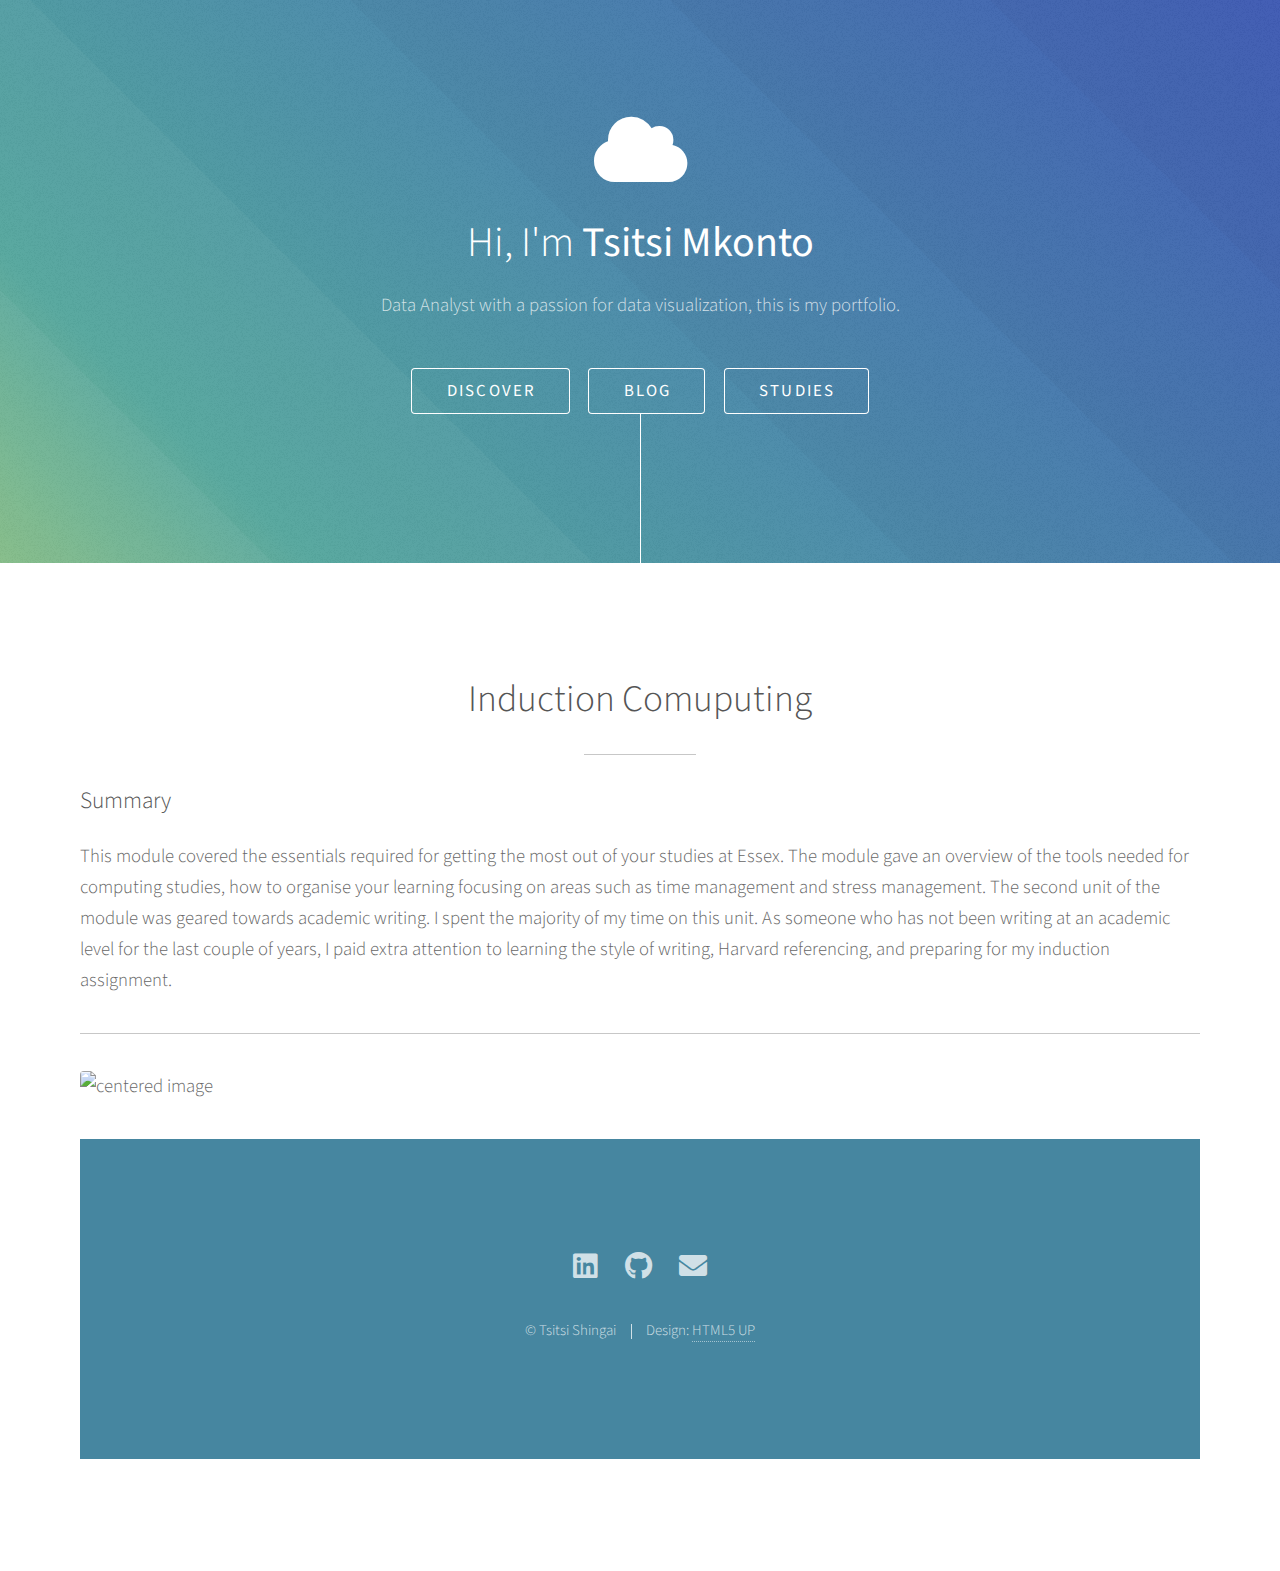
==== commit ac37a049: "Update Blog.html" ====
--- a/Blog.html
+++ b/Blog.html
@@ -6,7 +6,7 @@
 -->
 <html>
 	<head>
-		<title>Photon by HTML5 UP</title>
+		<title>Tsitsi Mkonto_Data Analyst</title>
 		<meta charset="utf-8" />
 		<meta name="viewport" content="width=device-width, initial-scale=1, user-scalable=no" />
 		<link rel="stylesheet" href="assets/css/main.css" />
@@ -21,7 +21,10 @@
 					<h1>Hi, I'm <strong>Tsitsi Mkonto</strong></h1>
 					<p>Data Analyst with a passion for data visualization, this is my portfolio.</p>
 					<ul class="actions special">
-						<li><a href="index.html" class="button scrolly">Blog</a></li>
+						
+						<li><a href="index.html" class="button scrolly">Discover</a></li>
+						<li><a href="blog.html" class="button scrolly">Blog</a></li>
+						<li><a href="#one" class="button scrolly">Studies</a></li>
 					</ul>
 				</div>
 			</section>
@@ -525,4 +528,4 @@
 			<script src="assets/js/main.js"></script>
 
 	</body>
-</html>+</html>
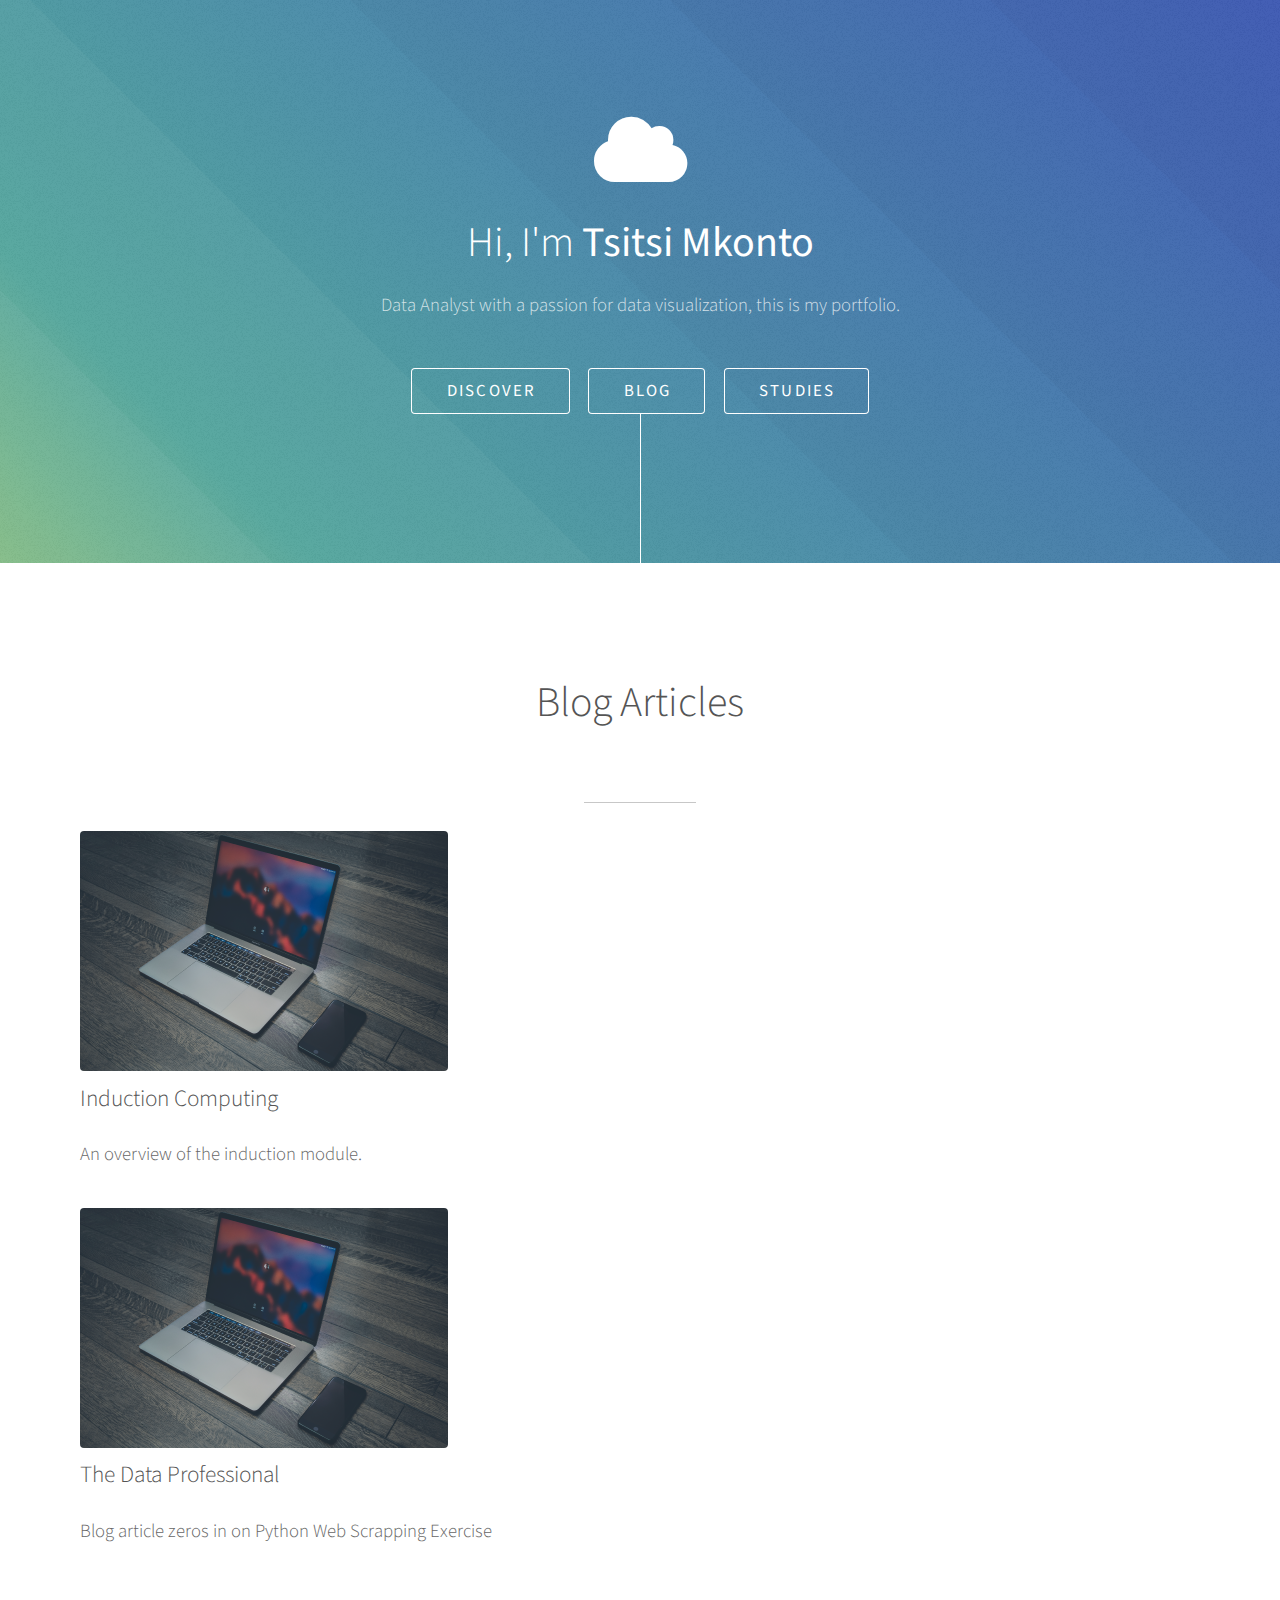
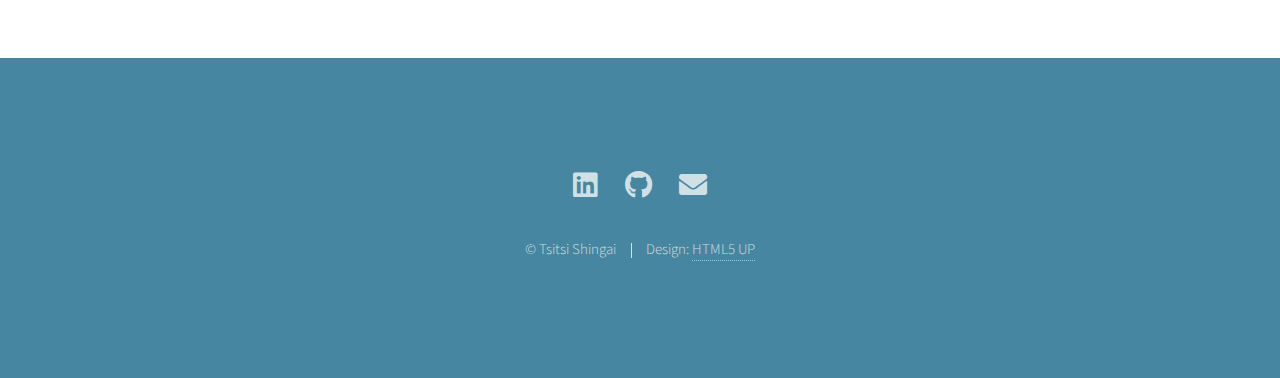
==== commit da20867e: "Add files via upload" ====
--- a/Blog.html
+++ b/Blog.html
@@ -6,7 +6,7 @@
 -->
 <html>
 	<head>
-		<title>Tsitsi Mkonto_Data Analyst</title>
+		<title>Data Analyst_Tsitsi Mkonto| Blog</title>
 		<meta charset="utf-8" />
 		<meta name="viewport" content="width=device-width, initial-scale=1, user-scalable=no" />
 		<link rel="stylesheet" href="assets/css/main.css" />
@@ -21,14 +21,49 @@
 					<h1>Hi, I'm <strong>Tsitsi Mkonto</strong></h1>
 					<p>Data Analyst with a passion for data visualization, this is my portfolio.</p>
 					<ul class="actions special">
-						
 						<li><a href="index.html" class="button scrolly">Discover</a></li>
 						<li><a href="blog.html" class="button scrolly">Blog</a></li>
-						<li><a href="#one" class="button scrolly">Studies</a></li>
+						<li><a href="Studies.html" class="button scrolly">Studies</a></li>
 					</ul>
 				</div>
 			</section>
-
+			
+			<section id="five" class="main style1">
+				<header class="major special">
+					<h1>Blog Articles</h1>
+				</header>	
+				<div class="container">
+			
+			
+										<article>
+											<a href="Blog1.html" class="image"><img src="images/pic2.png" alt="" /></a>
+											<div class="inner">
+												<h4>Induction Computing</h4>
+												<p>An overview of the induction module.</p>
+												
+											</div>
+										</article>
+										<article>
+											
+											</div>
+										</article>
+										
+									</div>
+								</div>
+						
+
+			
+								<div class="container">
+
+							<article>
+								<a href="blog2.html" class="image"><img src="images/pic2.png" alt="" /></a>
+								<div class="inner">
+									<h4>The Data Professional</h4>
+									<p>Blog article zeros in on Python Web Scrapping Exercise</p>
+									
+								</div>
+							</article>
+						</section>
 		<!-- One -->
         <!----<section id="one" class="main style1">
 				<div class="container">
@@ -188,7 +223,7 @@
 
 		<!-- Five -->
 		
-			<section id="five" class="main style1">
+			<!--<section id="five" class="main style1">
 				<div class="container">
 					<header class="major special">
 						<h2>Induction Comuputing</h2>
@@ -528,4 +563,4 @@
 			<script src="assets/js/main.js"></script>
 
 	</body>
-</html>
+</html>--- a/assets/css/main.css
+++ b/assets/css/main.css
@@ -156,7 +156,9 @@
 
 	h3 {
 		font-size: 1.35em;
+		font-weight: 500;
 		line-height: 1.5em;
+		color: #235ba0;
 	}
 
 	h4 {
@@ -2638,14 +2640,15 @@
 
 		table td {
 			padding: 0.75em 0.75em;
+			text-align:justify
 		}
 
 		table th {
-			color: #555;
-			font-size: 0.9em;
+			color: rgb(7, 35, 94);
+			font-size: 1em;
 			font-weight: 400;
 			padding: 0 0.75em 0.75em 0.75em;
-			text-align: left;
+			text-align: center;
 		}
 
 		table thead {
@@ -3509,4 +3512,4 @@
 				padding: 2em 1em 2em 1em ;
 			}
 
-	}+	}
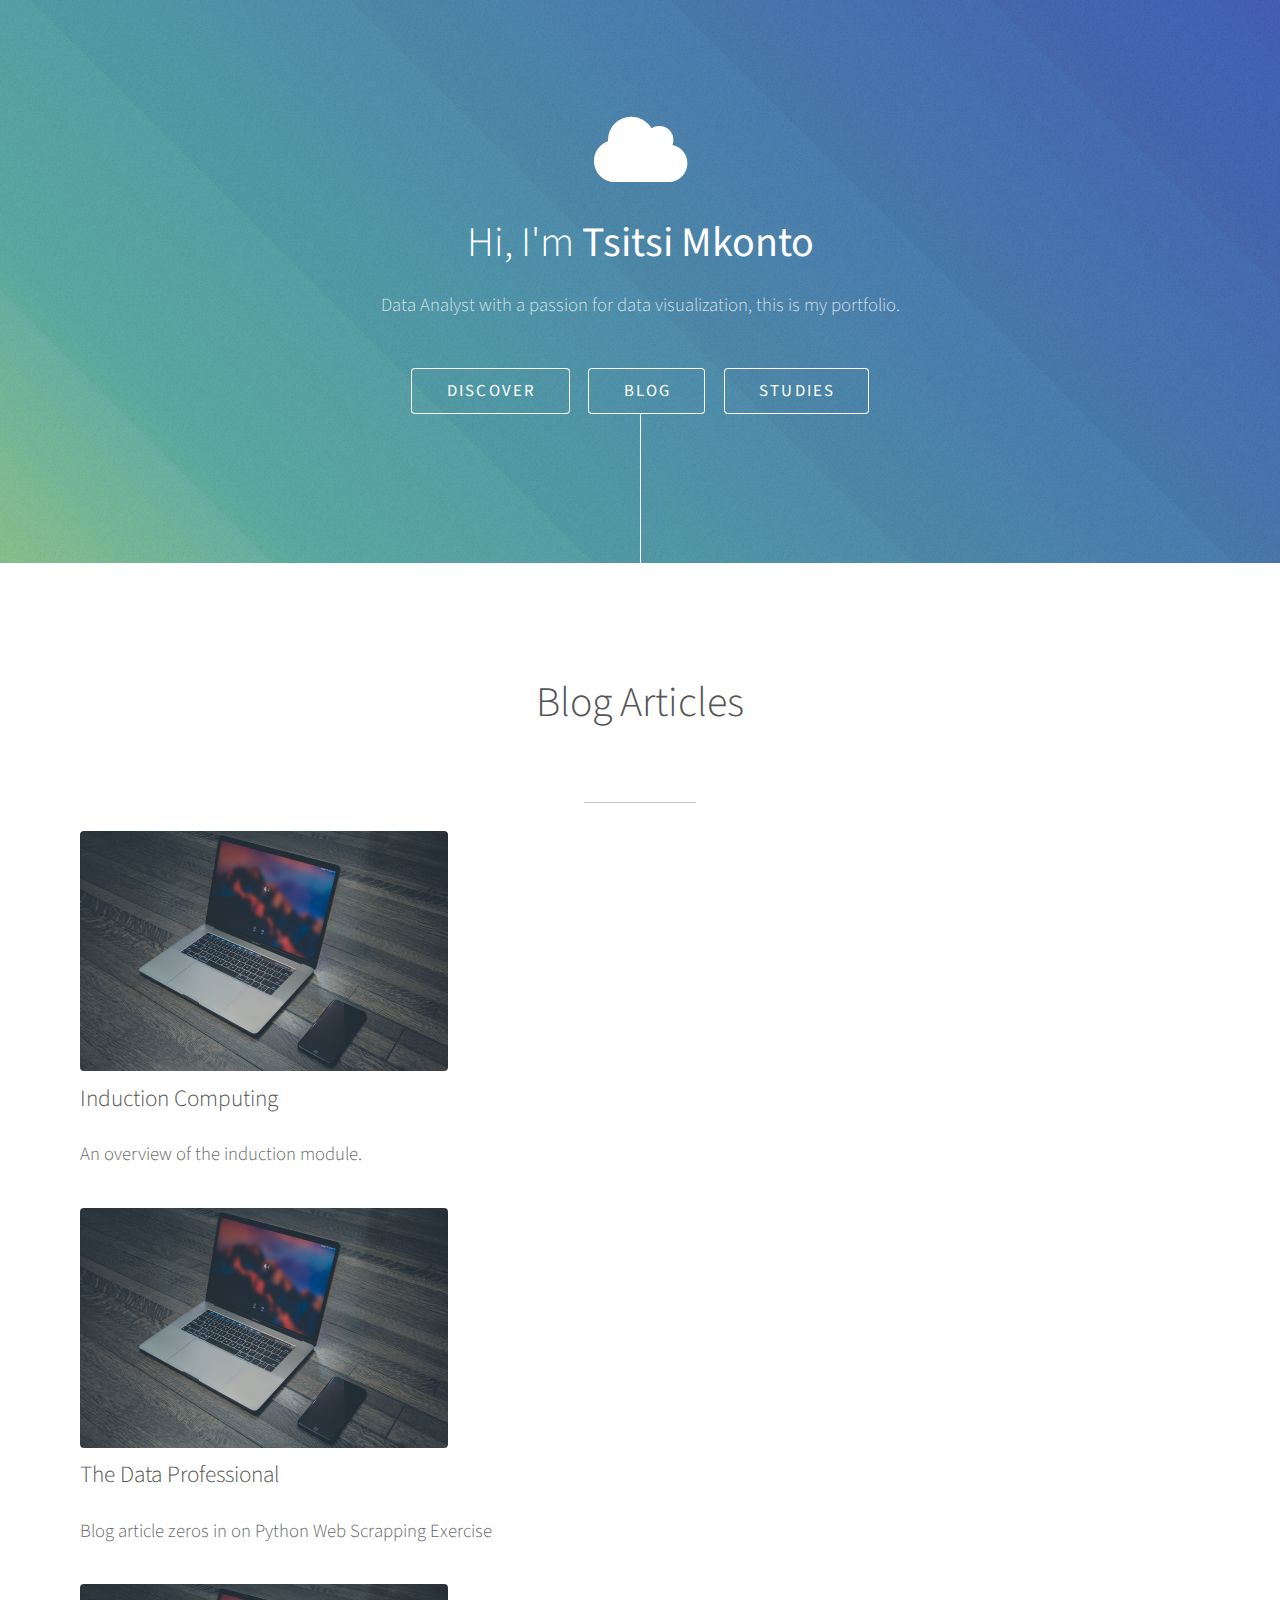
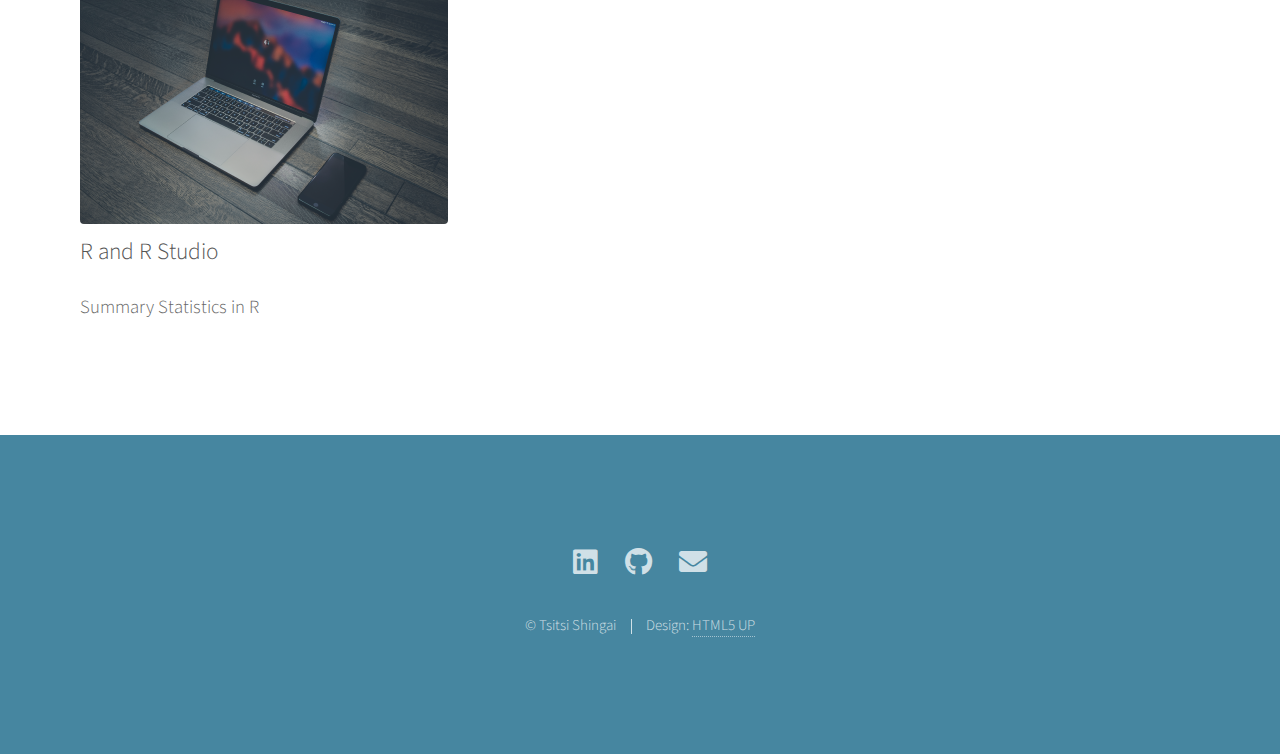
==== commit 9b98e390: "Add files via upload" ====
--- a/Blog.html
+++ b/Blog.html
@@ -63,6 +63,17 @@
 									
 								</div>
 							</article>
+
+							
+
+								<article>
+									<a href="blog2.html" class="image"><img src="images/pic2.png" alt="" /></a>
+									<div class="inner">
+										<h4>R and R Studio</h4>
+										<p>Summary Statistics in R</p>
+										
+									</div>
+								</article>
 						</section>
 		<!-- One -->
         <!----<section id="one" class="main style1">
